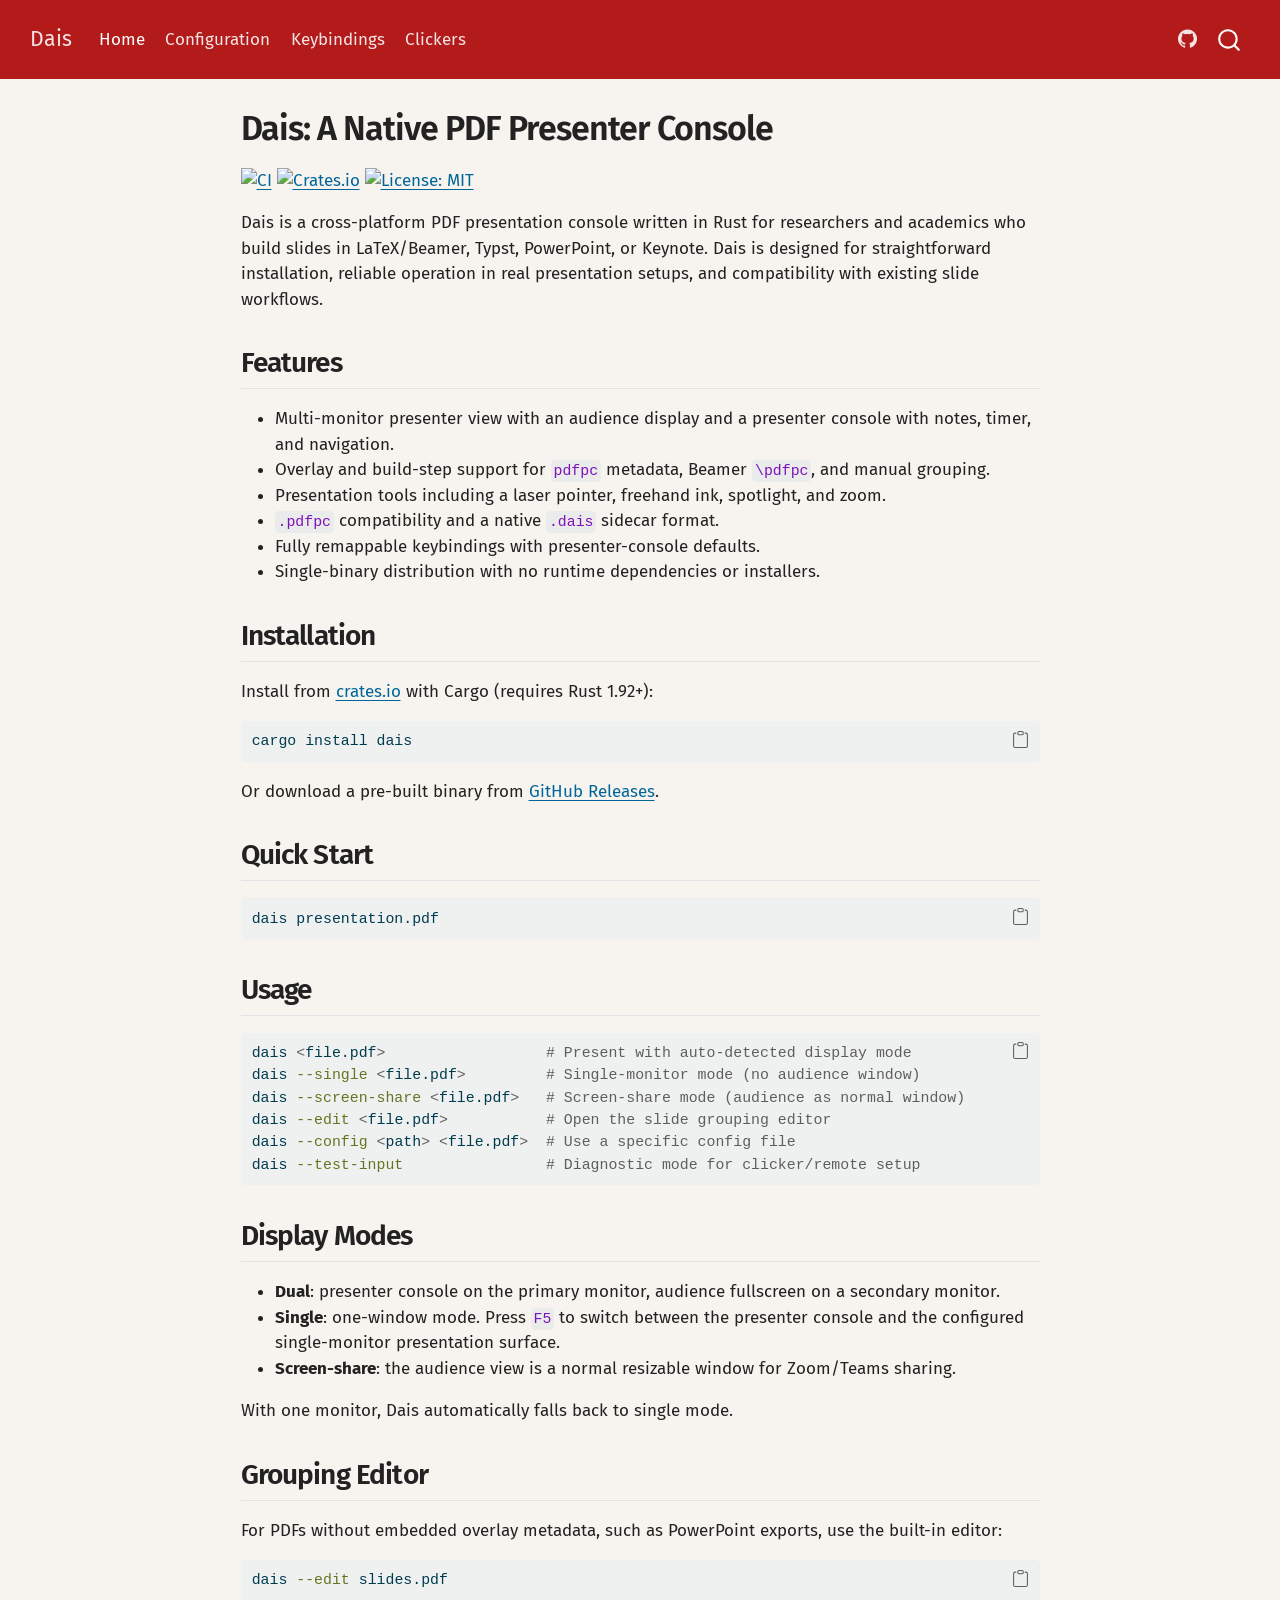
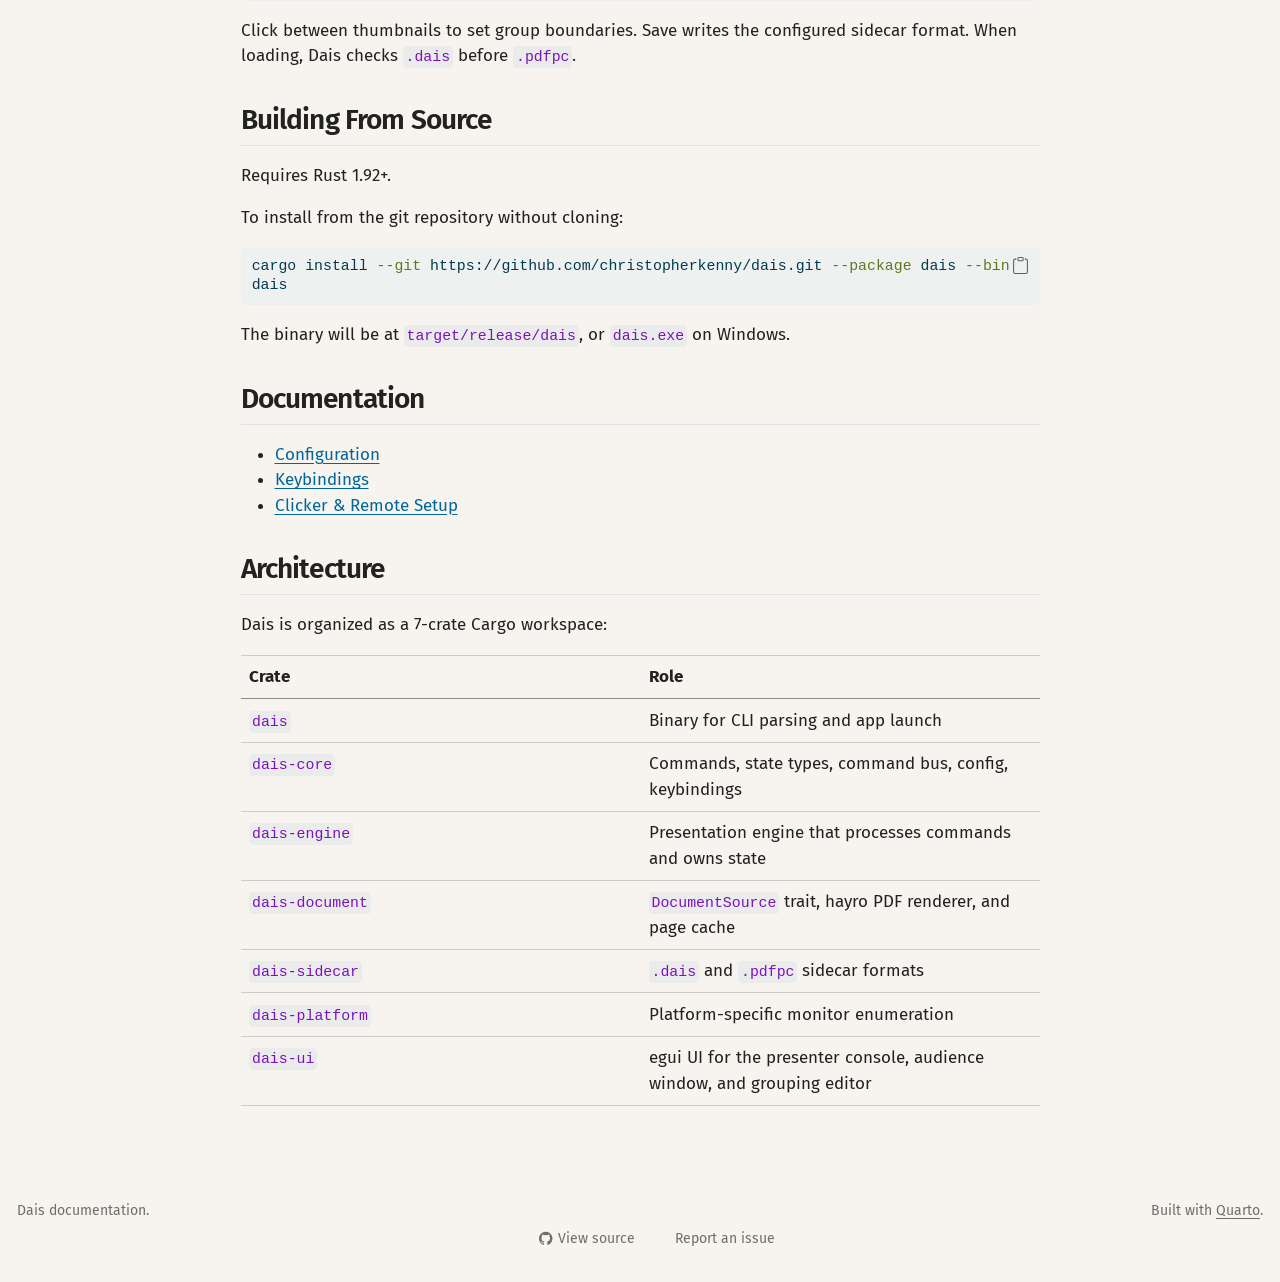
==== index.html @ 3e277d78 "Built site for gh-pages" ====
<!DOCTYPE html>
<html xmlns="http://www.w3.org/1999/xhtml" lang="en" xml:lang="en"><head>

<meta charset="utf-8">
<meta name="generator" content="quarto-1.9.37">

<meta name="viewport" content="width=device-width, initial-scale=1.0, user-scalable=yes">


<title>Dais: A Native PDF Presenter Console – Dais</title>
<style>
/* Default styles provided by pandoc.
** See https://pandoc.org/MANUAL.html#variables-for-html for config info.
*/
code{white-space: pre-wrap;}
span.smallcaps{font-variant: small-caps;}
div.columns{display: flex; gap: min(4vw, 1.5em);}
div.column{flex: auto; overflow-x: auto;}
div.hanging-indent{margin-left: 1.5em; text-indent: -1.5em;}
ul.task-list{list-style: none;}
ul.task-list li input[type="checkbox"] {
  width: 0.8em;
  margin: 0 0.8em 0.2em -1em; /* quarto-specific, see https://github.com/quarto-dev/quarto-cli/issues/4556 */ 
  vertical-align: middle;
}
/* CSS for syntax highlighting */
html { -webkit-text-size-adjust: 100%; }
pre > code.sourceCode { white-space: pre; position: relative; }
pre > code.sourceCode > span { display: inline-block; line-height: 1.25; }
pre > code.sourceCode > span:empty { height: 1.2em; }
.sourceCode { overflow: visible; }
code.sourceCode > span { color: inherit; text-decoration: inherit; }
div.sourceCode { margin: 1em 0; }
pre.sourceCode { margin: 0; }
@media screen {
div.sourceCode { overflow: auto; }
}
@media print {
pre > code.sourceCode { white-space: pre-wrap; }
pre > code.sourceCode > span { text-indent: -5em; padding-left: 5em; }
}
pre.numberSource code
  { counter-reset: source-line 0; }
pre.numberSource code > span
  { position: relative; left: -4em; counter-increment: source-line; }
pre.numberSource code > span > a:first-child::before
  { content: counter(source-line);
    position: relative; left: -1em; text-align: right; vertical-align: baseline;
    border: none; display: inline-block;
    -webkit-touch-callout: none; -webkit-user-select: none;
    -khtml-user-select: none; -moz-user-select: none;
    -ms-user-select: none; user-select: none;
    padding: 0 4px; width: 4em;
  }
pre.numberSource { margin-left: 3em;  padding-left: 4px; }
div.sourceCode
  {   }
@media screen {
pre > code.sourceCode > span > a:first-child::before { text-decoration: underline; }
}
</style>


<script src="site_libs/quarto-nav/quarto-nav.js"></script>
<script src="site_libs/quarto-nav/headroom.min.js"></script>
<script src="site_libs/clipboard/clipboard.min.js"></script>
<script src="site_libs/quarto-search/autocomplete.umd.js"></script>
<script src="site_libs/quarto-search/fuse.min.js"></script>
<script src="site_libs/quarto-search/quarto-search.js"></script>
<meta name="quarto:offset" content="./">
<link href="./../assets/dais.ico" rel="icon">
<script src="site_libs/quarto-html/quarto.js" type="module"></script>
<script src="site_libs/quarto-html/tabsets/tabsets.js" type="module"></script>
<script src="site_libs/quarto-html/popper.min.js"></script>
<script src="site_libs/quarto-html/tippy.umd.min.js"></script>
<script src="site_libs/quarto-html/anchor.min.js"></script>
<link href="site_libs/quarto-html/tippy.css" rel="stylesheet">
<link href="site_libs/quarto-html/quarto-syntax-highlighting-7f8f88aac4f3542376d5c11b86a4c14d.css" rel="stylesheet" id="quarto-text-highlighting-styles">
<script src="site_libs/bootstrap/bootstrap.min.js"></script>
<link href="site_libs/bootstrap/bootstrap-icons.css" rel="stylesheet">
<link href="site_libs/bootstrap/bootstrap-5124bffaafc33745092a05ebb8111c84.min.css" rel="stylesheet" append-hash="true" id="quarto-bootstrap" data-mode="light">
<script id="quarto-search-options" type="application/json">{
  "location": "navbar",
  "copy-button": false,
  "collapse-after": 3,
  "panel-placement": "end",
  "type": "overlay",
  "limit": 50,
  "keyboard-shortcut": [
    "f",
    "/",
    "s"
  ],
  "show-item-context": false,
  "language": {
    "search-no-results-text": "No results",
    "search-matching-documents-text": "matching documents",
    "search-copy-link-title": "Copy link to search",
    "search-hide-matches-text": "Hide additional matches",
    "search-more-match-text": "more match in this document",
    "search-more-matches-text": "more matches in this document",
    "search-clear-button-title": "Clear",
    "search-text-placeholder": "",
    "search-detached-cancel-button-title": "Cancel",
    "search-submit-button-title": "Submit",
    "search-label": "Search"
  }
}</script>


</head>

<body class="nav-fixed fullcontent quarto-light">

<div id="quarto-search-results"></div>
  <header id="quarto-header" class="headroom fixed-top">
    <nav class="navbar navbar-expand-lg " data-bs-theme="dark">
      <div class="navbar-container container-fluid">
      <div class="navbar-brand-container mx-auto">
    <a class="navbar-brand" href="./index.html">
    <span class="navbar-title">Dais</span>
    </a>
  </div>
            <div id="quarto-search" class="" title="Search"></div>
          <button class="navbar-toggler" type="button" data-bs-toggle="collapse" data-bs-target="#navbarCollapse" aria-controls="navbarCollapse" role="menu" aria-expanded="false" aria-label="Toggle navigation" onclick="if (window.quartoToggleHeadroom) { window.quartoToggleHeadroom(); }">
  <span class="navbar-toggler-icon"></span>
</button>
          <div class="collapse navbar-collapse" id="navbarCollapse">
            <ul class="navbar-nav navbar-nav-scroll me-auto">
  <li class="nav-item">
    <a class="nav-link active" href="./index.html" aria-current="page"> 
<span class="menu-text">Home</span></a>
  </li>  
  <li class="nav-item">
    <a class="nav-link" href="./configuration.html"> 
<span class="menu-text">Configuration</span></a>
  </li>  
  <li class="nav-item">
    <a class="nav-link" href="./keybindings.html"> 
<span class="menu-text">Keybindings</span></a>
  </li>  
  <li class="nav-item">
    <a class="nav-link" href="./clicker-setup.html"> 
<span class="menu-text">Clickers</span></a>
  </li>  
</ul>
            <ul class="navbar-nav navbar-nav-scroll ms-auto">
  <li class="nav-item compact">
    <a class="nav-link" href="https://github.com/christopherkenny/dais"> <i class="bi bi-github" role="img">
</i> 
<span class="menu-text"></span></a>
  </li>  
</ul>
          </div> <!-- /navcollapse -->
            <div class="quarto-navbar-tools">
</div>
      </div> <!-- /container-fluid -->
    </nav>
</header>
<!-- content -->
<div id="quarto-content" class="quarto-container page-columns page-rows-contents page-layout-article page-navbar">
<!-- sidebar -->
<!-- margin-sidebar -->
    
<!-- main -->
<main class="content" id="quarto-document-content">

<header id="title-block-header" class="quarto-title-block default">
<div class="quarto-title">
<h1 class="title">Dais: A Native PDF Presenter Console</h1>
</div>



<div class="quarto-title-meta">

    
  
    
  </div>
  


</header>


<p><a href="https://github.com/christopherkenny/dais/actions/workflows/ci.yml"><img src="https://github.com/christopherkenny/dais/actions/workflows/ci.yml/badge.svg" class="img-fluid" alt="CI"></a> <a href="https://crates.io/crates/dais"><img src="https://img.shields.io/crates/v/dais.svg" class="img-fluid" alt="Crates.io"></a> <a href="https://opensource.org/licenses/MIT"><img src="https://img.shields.io/badge/License-MIT-yellow.svg" class="img-fluid" alt="License: MIT"></a></p>
<p>Dais is a cross-platform PDF presentation console written in Rust for researchers and academics who build slides in LaTeX/Beamer, Typst, PowerPoint, or Keynote. Dais is designed for straightforward installation, reliable operation in real presentation setups, and compatibility with existing slide workflows.</p>
<section id="features" class="level2">
<h2 class="anchored" data-anchor-id="features">Features</h2>
<ul>
<li>Multi-monitor presenter view with an audience display and a presenter console with notes, timer, and navigation.</li>
<li>Overlay and build-step support for <code>pdfpc</code> metadata, Beamer <code>\pdfpc</code>, and manual grouping.</li>
<li>Presentation tools including a laser pointer, freehand ink, spotlight, and zoom.</li>
<li><code>.pdfpc</code> compatibility and a native <code>.dais</code> sidecar format.</li>
<li>Fully remappable keybindings with presenter-console defaults.</li>
<li>Single-binary distribution with no runtime dependencies or installers.</li>
</ul>
</section>
<section id="installation" class="level2">
<h2 class="anchored" data-anchor-id="installation">Installation</h2>
<p>Install from <a href="https://crates.io/crates/dais">crates.io</a> with Cargo (requires Rust 1.92+):</p>
<div class="code-copy-outer-scaffold"><div class="sourceCode" id="cb1"><pre class="sourceCode bash code-with-copy"><code class="sourceCode bash"><span id="cb1-1"><a href="#cb1-1" aria-hidden="true" tabindex="-1"></a><span class="ex">cargo</span> install dais</span></code></pre></div><button title="Copy to Clipboard" class="code-copy-button"><i class="bi"></i></button></div>
<p>Or download a pre-built binary from <a href="https://github.com/christopherkenny/dais/releases">GitHub Releases</a>.</p>
</section>
<section id="quick-start" class="level2">
<h2 class="anchored" data-anchor-id="quick-start">Quick Start</h2>
<div class="code-copy-outer-scaffold"><div class="sourceCode" id="cb2"><pre class="sourceCode bash code-with-copy"><code class="sourceCode bash"><span id="cb2-1"><a href="#cb2-1" aria-hidden="true" tabindex="-1"></a><span class="ex">dais</span> presentation.pdf</span></code></pre></div><button title="Copy to Clipboard" class="code-copy-button"><i class="bi"></i></button></div>
</section>
<section id="usage" class="level2">
<h2 class="anchored" data-anchor-id="usage">Usage</h2>
<div class="code-copy-outer-scaffold"><div class="sourceCode" id="cb3"><pre class="sourceCode bash code-with-copy"><code class="sourceCode bash"><span id="cb3-1"><a href="#cb3-1" aria-hidden="true" tabindex="-1"></a><span class="ex">dais</span> <span class="op">&lt;</span>file.pdf<span class="op">&gt;</span>                  <span class="co"># Present with auto-detected display mode</span></span>
<span id="cb3-2"><a href="#cb3-2" aria-hidden="true" tabindex="-1"></a><span class="ex">dais</span> <span class="at">--single</span> <span class="op">&lt;</span>file.pdf<span class="op">&gt;</span>         <span class="co"># Single-monitor mode (no audience window)</span></span>
<span id="cb3-3"><a href="#cb3-3" aria-hidden="true" tabindex="-1"></a><span class="ex">dais</span> <span class="at">--screen-share</span> <span class="op">&lt;</span>file.pdf<span class="op">&gt;</span>   <span class="co"># Screen-share mode (audience as normal window)</span></span>
<span id="cb3-4"><a href="#cb3-4" aria-hidden="true" tabindex="-1"></a><span class="ex">dais</span> <span class="at">--edit</span> <span class="op">&lt;</span>file.pdf<span class="op">&gt;</span>           <span class="co"># Open the slide grouping editor</span></span>
<span id="cb3-5"><a href="#cb3-5" aria-hidden="true" tabindex="-1"></a><span class="ex">dais</span> <span class="at">--config</span> <span class="op">&lt;</span>path<span class="op">&gt;</span> <span class="op">&lt;</span>file.pdf<span class="op">&gt;</span>  <span class="co"># Use a specific config file</span></span>
<span id="cb3-6"><a href="#cb3-6" aria-hidden="true" tabindex="-1"></a><span class="ex">dais</span> <span class="at">--test-input</span>                <span class="co"># Diagnostic mode for clicker/remote setup</span></span></code></pre></div><button title="Copy to Clipboard" class="code-copy-button"><i class="bi"></i></button></div>
</section>
<section id="display-modes" class="level2">
<h2 class="anchored" data-anchor-id="display-modes">Display Modes</h2>
<ul>
<li><strong>Dual</strong>: presenter console on the primary monitor, audience fullscreen on a secondary monitor.</li>
<li><strong>Single</strong>: one-window mode. Press <code>F5</code> to switch between the presenter console and the configured single-monitor presentation surface.</li>
<li><strong>Screen-share</strong>: the audience view is a normal resizable window for Zoom/Teams sharing.</li>
</ul>
<p>With one monitor, Dais automatically falls back to single mode.</p>
</section>
<section id="grouping-editor" class="level2">
<h2 class="anchored" data-anchor-id="grouping-editor">Grouping Editor</h2>
<p>For PDFs without embedded overlay metadata, such as PowerPoint exports, use the built-in editor:</p>
<div class="code-copy-outer-scaffold"><div class="sourceCode" id="cb4"><pre class="sourceCode bash code-with-copy"><code class="sourceCode bash"><span id="cb4-1"><a href="#cb4-1" aria-hidden="true" tabindex="-1"></a><span class="ex">dais</span> <span class="at">--edit</span> slides.pdf</span></code></pre></div><button title="Copy to Clipboard" class="code-copy-button"><i class="bi"></i></button></div>
<p>Click between thumbnails to set group boundaries. Save writes the configured sidecar format. When loading, Dais checks <code>.dais</code> before <code>.pdfpc</code>.</p>
</section>
<section id="building-from-source" class="level2">
<h2 class="anchored" data-anchor-id="building-from-source">Building From Source</h2>
<p>Requires Rust 1.92+.</p>
<p>To install from the git repository without cloning:</p>
<div class="code-copy-outer-scaffold"><div class="sourceCode" id="cb5"><pre class="sourceCode bash code-with-copy"><code class="sourceCode bash"><span id="cb5-1"><a href="#cb5-1" aria-hidden="true" tabindex="-1"></a><span class="ex">cargo</span> install <span class="at">--git</span> https://github.com/christopherkenny/dais.git <span class="at">--package</span> dais <span class="at">--bin</span> dais</span></code></pre></div><button title="Copy to Clipboard" class="code-copy-button"><i class="bi"></i></button></div>
<p>The binary will be at <code>target/release/dais</code>, or <code>dais.exe</code> on Windows.</p>
</section>
<section id="documentation" class="level2">
<h2 class="anchored" data-anchor-id="documentation">Documentation</h2>
<ul>
<li><a href="./configuration.html">Configuration</a></li>
<li><a href="./keybindings.html">Keybindings</a></li>
<li><a href="./clicker-setup.html">Clicker &amp; Remote Setup</a></li>
</ul>
</section>
<section id="architecture" class="level2">
<h2 class="anchored" data-anchor-id="architecture">Architecture</h2>
<p>Dais is organized as a 7-crate Cargo workspace:</p>
<table class="caption-top table">
<colgroup>
<col style="width: 50%">
<col style="width: 50%">
</colgroup>
<thead>
<tr class="header">
<th>Crate</th>
<th>Role</th>
</tr>
</thead>
<tbody>
<tr class="odd">
<td><code>dais</code></td>
<td>Binary for CLI parsing and app launch</td>
</tr>
<tr class="even">
<td><code>dais-core</code></td>
<td>Commands, state types, command bus, config, keybindings</td>
</tr>
<tr class="odd">
<td><code>dais-engine</code></td>
<td>Presentation engine that processes commands and owns state</td>
</tr>
<tr class="even">
<td><code>dais-document</code></td>
<td><code>DocumentSource</code> trait, hayro PDF renderer, and page cache</td>
</tr>
<tr class="odd">
<td><code>dais-sidecar</code></td>
<td><code>.dais</code> and <code>.pdfpc</code> sidecar formats</td>
</tr>
<tr class="even">
<td><code>dais-platform</code></td>
<td>Platform-specific monitor enumeration</td>
</tr>
<tr class="odd">
<td><code>dais-ui</code></td>
<td>egui UI for the presenter console, audience window, and grouping editor</td>
</tr>
</tbody>
</table>


</section>

</main> <!-- /main -->
<script id="quarto-html-after-body" type="application/javascript">
  window.document.addEventListener("DOMContentLoaded", function (event) {
    const icon = "";
    const anchorJS = new window.AnchorJS();
    anchorJS.options = {
      placement: 'right',
      icon: icon
    };
    anchorJS.add('.anchored');
    const isCodeAnnotation = (el) => {
      for (const clz of el.classList) {
        if (clz.startsWith('code-annotation-')) {                     
          return true;
        }
      }
      return false;
    }
    const onCopySuccess = function(e) {
      // button target
      const button = e.trigger;
      // don't keep focus
      button.blur();
      // flash "checked"
      button.classList.add('code-copy-button-checked');
      var currentTitle = button.getAttribute("title");
      button.setAttribute("title", "Copied!");
      let tooltip;
      if (window.bootstrap) {
        button.setAttribute("data-bs-toggle", "tooltip");
        button.setAttribute("data-bs-placement", "left");
        button.setAttribute("data-bs-title", "Copied!");
        tooltip = new bootstrap.Tooltip(button, 
          { trigger: "manual", 
            customClass: "code-copy-button-tooltip",
            offset: [0, -8]});
        tooltip.show();    
      }
      setTimeout(function() {
        if (tooltip) {
          tooltip.hide();
          button.removeAttribute("data-bs-title");
          button.removeAttribute("data-bs-toggle");
          button.removeAttribute("data-bs-placement");
        }
        button.setAttribute("title", currentTitle);
        button.classList.remove('code-copy-button-checked');
      }, 1000);
      // clear code selection
      e.clearSelection();
    }
    const getTextToCopy = function(trigger) {
      const outerScaffold = trigger.parentElement.cloneNode(true);
      const codeEl = outerScaffold.querySelector('code');
      for (const childEl of codeEl.children) {
        if (isCodeAnnotation(childEl)) {
          childEl.remove();
        }
      }
      return codeEl.innerText;
    }
    const clipboard = new window.ClipboardJS('.code-copy-button:not([data-in-quarto-modal])', {
      text: getTextToCopy
    });
    clipboard.on('success', onCopySuccess);
    if (window.document.getElementById('quarto-embedded-source-code-modal')) {
      const clipboardModal = new window.ClipboardJS('.code-copy-button[data-in-quarto-modal]', {
        text: getTextToCopy,
        container: window.document.getElementById('quarto-embedded-source-code-modal')
      });
      clipboardModal.on('success', onCopySuccess);
    }
      var localhostRegex = new RegExp(/^(?:http|https):\/\/localhost\:?[0-9]*\//);
      var mailtoRegex = new RegExp(/^mailto:/);
        var filterRegex = new RegExp("https:\/\/christopherkenny\.github\.io\/dais");
      var isInternal = (href) => {
          return filterRegex.test(href) || localhostRegex.test(href) || mailtoRegex.test(href);
      }
      // Inspect non-navigation links and adorn them if external
     var links = window.document.querySelectorAll('a[href]:not(.nav-link):not(.navbar-brand):not(.toc-action):not(.sidebar-link):not(.sidebar-item-toggle):not(.pagination-link):not(.no-external):not([aria-hidden]):not(.dropdown-item):not(.quarto-navigation-tool):not(.about-link)');
      for (var i=0; i<links.length; i++) {
        const link = links[i];
        if (!isInternal(link.href)) {
          // undo the damage that might have been done by quarto-nav.js in the case of
          // links that we want to consider external
          if (link.dataset.originalHref !== undefined) {
            link.href = link.dataset.originalHref;
          }
        }
      }
    function tippyHover(el, contentFn, onTriggerFn, onUntriggerFn) {
      const config = {
        allowHTML: true,
        maxWidth: 500,
        delay: 100,
        arrow: false,
        appendTo: function(el) {
            return el.parentElement;
        },
        interactive: true,
        interactiveBorder: 10,
        theme: 'quarto',
        placement: 'bottom-start',
      };
      if (contentFn) {
        config.content = contentFn;
      }
      if (onTriggerFn) {
        config.onTrigger = onTriggerFn;
      }
      if (onUntriggerFn) {
        config.onUntrigger = onUntriggerFn;
      }
      window.tippy(el, config); 
    }
    const noterefs = window.document.querySelectorAll('a[role="doc-noteref"]');
    for (var i=0; i<noterefs.length; i++) {
      const ref = noterefs[i];
      tippyHover(ref, function() {
        // use id or data attribute instead here
        let href = ref.getAttribute('data-footnote-href') || ref.getAttribute('href');
        try { href = new URL(href).hash; } catch {}
        const id = href.replace(/^#\/?/, "");
        const note = window.document.getElementById(id);
        if (note) {
          return note.innerHTML;
        } else {
          return "";
        }
      });
    }
    const xrefs = window.document.querySelectorAll('a.quarto-xref');
    const processXRef = (id, note) => {
      // Strip column container classes
      const stripColumnClz = (el) => {
        el.classList.remove("page-full", "page-columns");
        if (el.children) {
          for (const child of el.children) {
            stripColumnClz(child);
          }
        }
      }
      stripColumnClz(note)
      if (id === null || id.startsWith('sec-')) {
        // Special case sections, only their first couple elements
        const container = document.createElement("div");
        if (note.children && note.children.length > 2) {
          container.appendChild(note.children[0].cloneNode(true));
          for (let i = 1; i < note.children.length; i++) {
            const child = note.children[i];
            if (child.tagName === "P" && child.innerText === "") {
              continue;
            } else {
              container.appendChild(child.cloneNode(true));
              break;
            }
          }
          if (window.Quarto?.typesetMath) {
            window.Quarto.typesetMath(container);
          }
          return container.innerHTML
        } else {
          if (window.Quarto?.typesetMath) {
            window.Quarto.typesetMath(note);
          }
          return note.innerHTML;
        }
      } else {
        // Remove any anchor links if they are present
        const anchorLink = note.querySelector('a.anchorjs-link');
        if (anchorLink) {
          anchorLink.remove();
        }
        if (window.Quarto?.typesetMath) {
          window.Quarto.typesetMath(note);
        }
        if (note.classList.contains("callout")) {
          return note.outerHTML;
        } else {
          return note.innerHTML;
        }
      }
    }
    for (var i=0; i<xrefs.length; i++) {
      const xref = xrefs[i];
      tippyHover(xref, undefined, function(instance) {
        instance.disable();
        let url = xref.getAttribute('href');
        let hash = undefined; 
        if (url.startsWith('#')) {
          hash = url;
        } else {
          try { hash = new URL(url).hash; } catch {}
        }
        if (hash) {
          const id = hash.replace(/^#\/?/, "");
          const note = window.document.getElementById(id);
          if (note !== null) {
            try {
              const html = processXRef(id, note.cloneNode(true));
              instance.setContent(html);
            } finally {
              instance.enable();
              instance.show();
            }
          } else {
            // See if we can fetch this
            fetch(url.split('#')[0])
            .then(res => res.text())
            .then(html => {
              const parser = new DOMParser();
              const htmlDoc = parser.parseFromString(html, "text/html");
              const note = htmlDoc.getElementById(id);
              if (note !== null) {
                const html = processXRef(id, note);
                instance.setContent(html);
              } 
            }).finally(() => {
              instance.enable();
              instance.show();
            });
          }
        } else {
          // See if we can fetch a full url (with no hash to target)
          // This is a special case and we should probably do some content thinning / targeting
          fetch(url)
          .then(res => res.text())
          .then(html => {
            const parser = new DOMParser();
            const htmlDoc = parser.parseFromString(html, "text/html");
            const note = htmlDoc.querySelector('main.content');
            if (note !== null) {
              // This should only happen for chapter cross references
              // (since there is no id in the URL)
              // remove the first header
              if (note.children.length > 0 && note.children[0].tagName === "HEADER") {
                note.children[0].remove();
              }
              const html = processXRef(null, note);
              instance.setContent(html);
            } 
          }).finally(() => {
            instance.enable();
            instance.show();
          });
        }
      }, function(instance) {
      });
    }
        let selectedAnnoteEl;
        const selectorForAnnotation = ( cell, annotation) => {
          let cellAttr = 'data-code-cell="' + cell + '"';
          let lineAttr = 'data-code-annotation="' +  annotation + '"';
          const selector = 'span[' + cellAttr + '][' + lineAttr + ']';
          return selector;
        }
        const selectCodeLines = (annoteEl) => {
          const doc = window.document;
          const targetCell = annoteEl.getAttribute("data-target-cell");
          const targetAnnotation = annoteEl.getAttribute("data-target-annotation");
          const annoteSpan = window.document.querySelector(selectorForAnnotation(targetCell, targetAnnotation));
          const lines = annoteSpan.getAttribute("data-code-lines").split(",");
          const lineIds = lines.map((line) => {
            return targetCell + "-" + line;
          })
          let top = null;
          let height = null;
          let parent = null;
          if (lineIds.length > 0) {
              //compute the position of the single el (top and bottom and make a div)
              const el = window.document.getElementById(lineIds[0]);
              top = el.offsetTop;
              height = el.offsetHeight;
              parent = el.parentElement.parentElement;
            if (lineIds.length > 1) {
              const lastEl = window.document.getElementById(lineIds[lineIds.length - 1]);
              const bottom = lastEl.offsetTop + lastEl.offsetHeight;
              height = bottom - top;
            }
            if (top !== null && height !== null && parent !== null) {
              // cook up a div (if necessary) and position it 
              let div = window.document.getElementById("code-annotation-line-highlight");
              if (div === null) {
                div = window.document.createElement("div");
                div.setAttribute("id", "code-annotation-line-highlight");
                div.style.position = 'absolute';
                parent.appendChild(div);
              }
              div.style.top = top - 2 + "px";
              div.style.height = height + 4 + "px";
              div.style.left = 0;
              let gutterDiv = window.document.getElementById("code-annotation-line-highlight-gutter");
              if (gutterDiv === null) {
                gutterDiv = window.document.createElement("div");
                gutterDiv.setAttribute("id", "code-annotation-line-highlight-gutter");
                gutterDiv.style.position = 'absolute';
                const codeCell = window.document.getElementById(targetCell);
                const gutter = codeCell.querySelector('.code-annotation-gutter');
                gutter.appendChild(gutterDiv);
              }
              gutterDiv.style.top = top - 2 + "px";
              gutterDiv.style.height = height + 4 + "px";
            }
            selectedAnnoteEl = annoteEl;
          }
        };
        const unselectCodeLines = () => {
          const elementsIds = ["code-annotation-line-highlight", "code-annotation-line-highlight-gutter"];
          elementsIds.forEach((elId) => {
            const div = window.document.getElementById(elId);
            if (div) {
              div.remove();
            }
          });
          selectedAnnoteEl = undefined;
        };
          // Handle positioning of the toggle
      window.addEventListener(
        "resize",
        throttle(() => {
          elRect = undefined;
          if (selectedAnnoteEl) {
            selectCodeLines(selectedAnnoteEl);
          }
        }, 10)
      );
      function throttle(fn, ms) {
      let throttle = false;
      let timer;
        return (...args) => {
          if(!throttle) { // first call gets through
              fn.apply(this, args);
              throttle = true;
          } else { // all the others get throttled
              if(timer) clearTimeout(timer); // cancel #2
              timer = setTimeout(() => {
                fn.apply(this, args);
                timer = throttle = false;
              }, ms);
          }
        };
      }
        // Attach click handler to the DT
        const annoteDls = window.document.querySelectorAll('dt[data-target-cell]');
        for (const annoteDlNode of annoteDls) {
          annoteDlNode.addEventListener('click', (event) => {
            const clickedEl = event.target;
            if (clickedEl !== selectedAnnoteEl) {
              unselectCodeLines();
              const activeEl = window.document.querySelector('dt[data-target-cell].code-annotation-active');
              if (activeEl) {
                activeEl.classList.remove('code-annotation-active');
              }
              selectCodeLines(clickedEl);
              clickedEl.classList.add('code-annotation-active');
            } else {
              // Unselect the line
              unselectCodeLines();
              clickedEl.classList.remove('code-annotation-active');
            }
          });
        }
    const findCites = (el) => {
      const parentEl = el.parentElement;
      if (parentEl) {
        const cites = parentEl.dataset.cites;
        if (cites) {
          return {
            el,
            cites: cites.split(' ')
          };
        } else {
          return findCites(el.parentElement)
        }
      } else {
        return undefined;
      }
    };
    var bibliorefs = window.document.querySelectorAll('a[role="doc-biblioref"]');
    for (var i=0; i<bibliorefs.length; i++) {
      const ref = bibliorefs[i];
      const citeInfo = findCites(ref);
      if (citeInfo) {
        tippyHover(citeInfo.el, function() {
          var popup = window.document.createElement('div');
          citeInfo.cites.forEach(function(cite) {
            var citeDiv = window.document.createElement('div');
            citeDiv.classList.add('hanging-indent');
            citeDiv.classList.add('csl-entry');
            var biblioDiv = window.document.getElementById('ref-' + cite);
            if (biblioDiv) {
              citeDiv.innerHTML = biblioDiv.innerHTML;
            }
            popup.appendChild(citeDiv);
          });
          return popup.innerHTML;
        });
      }
    }
  });
  </script>
</div> <!-- /content -->
<footer class="footer">
  <div class="nav-footer">
    <div class="nav-footer-left">
<p>Dais documentation.</p>
</div>   
    <div class="nav-footer-center">
      &nbsp;
    <div class="toc-actions"><ul><li><a href="https://github.com/christopherkenny/dais/blob/main/index.qmd" class="toc-action"><i class="bi bi-github"></i>View source</a></li><li><a href="https://github.com/christopherkenny/dais/issues/new" class="toc-action"><i class="bi empty"></i>Report an issue</a></li></ul></div></div>
    <div class="nav-footer-right">
<p>Built with <a href="https://quarto.org/">Quarto</a>.</p>
</div>
  </div>
</footer>




</body></html>
---- site_libs/quarto-html/tippy.css ----
.tippy-box[data-animation=fade][data-state=hidden]{opacity:0}[data-tippy-root]{max-width:calc(100vw - 10px)}.tippy-box{position:relative;background-color:#333;color:#fff;border-radius:4px;font-size:14px;line-height:1.4;white-space:normal;outline:0;transition-property:transform,visibility,opacity}.tippy-box[data-placement^=top]>.tippy-arrow{bottom:0}.tippy-box[data-placement^=top]>.tippy-arrow:before{bottom:-7px;left:0;border-width:8px 8px 0;border-top-color:initial;transform-origin:center top}.tippy-box[data-placement^=bottom]>.tippy-arrow{top:0}.tippy-box[data-placement^=bottom]>.tippy-arrow:before{top:-7px;left:0;border-width:0 8px 8px;border-bottom-color:initial;transform-origin:center bottom}.tippy-box[data-placement^=left]>.tippy-arrow{right:0}.tippy-box[data-placement^=left]>.tippy-arrow:before{border-width:8px 0 8px 8px;border-left-color:initial;right:-7px;transform-origin:center left}.tippy-box[data-placement^=right]>.tippy-arrow{left:0}.tippy-box[data-placement^=right]>.tippy-arrow:before{left:-7px;border-width:8px 8px 8px 0;border-right-color:initial;transform-origin:center right}.tippy-box[data-inertia][data-state=visible]{transition-timing-function:cubic-bezier(.54,1.5,.38,1.11)}.tippy-arrow{width:16px;height:16px;color:#333}.tippy-arrow:before{content:"";position:absolute;border-color:transparent;border-style:solid}.tippy-content{position:relative;padding:5px 9px;z-index:1}
---- site_libs/quarto-html/quarto-syntax-highlighting-7f8f88aac4f3542376d5c11b86a4c14d.css ----
/* quarto syntax highlight colors */
:root {
  --quarto-hl-ot-color: #003B4F;
  --quarto-hl-at-color: #657422;
  --quarto-hl-ss-color: #20794D;
  --quarto-hl-an-color: #5E5E5E;
  --quarto-hl-fu-color: #4758AB;
  --quarto-hl-st-color: #20794D;
  --quarto-hl-cf-color: #003B4F;
  --quarto-hl-op-color: #5E5E5E;
  --quarto-hl-er-color: #AD0000;
  --quarto-hl-bn-color: #AD0000;
  --quarto-hl-al-color: #AD0000;
  --quarto-hl-va-color: #111111;
  --quarto-hl-bu-color: inherit;
  --quarto-hl-ex-color: inherit;
  --quarto-hl-pp-color: #AD0000;
  --quarto-hl-in-color: #5E5E5E;
  --quarto-hl-vs-color: #20794D;
  --quarto-hl-wa-color: #5E5E5E;
  --quarto-hl-do-color: #5E5E5E;
  --quarto-hl-im-color: #00769E;
  --quarto-hl-ch-color: #20794D;
  --quarto-hl-dt-color: #AD0000;
  --quarto-hl-fl-color: #AD0000;
  --quarto-hl-co-color: #5E5E5E;
  --quarto-hl-cv-color: #5E5E5E;
  --quarto-hl-cn-color: #8f5902;
  --quarto-hl-sc-color: #5E5E5E;
  --quarto-hl-dv-color: #AD0000;
  --quarto-hl-kw-color: #003B4F;
}

/* other quarto variables */
:root {
  --quarto-font-monospace: SFMono-Regular, Menlo, Monaco, Consolas, "Liberation Mono", "Courier New", monospace;
}

/* syntax highlight based on Pandoc's rules */
pre > code.sourceCode > span {
  color: #003B4F;
}

code.sourceCode > span {
  color: #003B4F;
}

div.sourceCode,
div.sourceCode pre.sourceCode {
  color: #003B4F;
}

/* Normal */
code span {
  color: #003B4F;
}

/* Alert */
code span.al {
  color: #AD0000;
  font-style: inherit;
}

/* Annotation */
code span.an {
  color: #5E5E5E;
  font-style: inherit;
}

/* Attribute */
code span.at {
  color: #657422;
  font-style: inherit;
}

/* BaseN */
code span.bn {
  color: #AD0000;
  font-style: inherit;
}

/* BuiltIn */
code span.bu {
  font-style: inherit;
}

/* ControlFlow */
code span.cf {
  color: #003B4F;
  font-weight: bold;
  font-style: inherit;
}

/* Char */
code span.ch {
  color: #20794D;
  font-style: inherit;
}

/* Constant */
code span.cn {
  color: #8f5902;
  font-style: inherit;
}

/* Comment */
code span.co {
  color: #5E5E5E;
  font-style: inherit;
}

/* CommentVar */
code span.cv {
  color: #5E5E5E;
  font-style: italic;
}

/* Documentation */
code span.do {
  color: #5E5E5E;
  font-style: italic;
}

/* DataType */
code span.dt {
  color: #AD0000;
  font-style: inherit;
}

/* DecVal */
code span.dv {
  color: #AD0000;
  font-style: inherit;
}

/* Error */
code span.er {
  color: #AD0000;
  font-style: inherit;
}

/* Extension */
code span.ex {
  font-style: inherit;
}

/* Float */
code span.fl {
  color: #AD0000;
  font-style: inherit;
}

/* Function */
code span.fu {
  color: #4758AB;
  font-style: inherit;
}

/* Import */
code span.im {
  color: #00769E;
  font-style: inherit;
}

/* Information */
code span.in {
  color: #5E5E5E;
  font-style: inherit;
}

/* Keyword */
code span.kw {
  color: #003B4F;
  font-weight: bold;
  font-style: inherit;
}

/* Operator */
code span.op {
  color: #5E5E5E;
  font-style: inherit;
}

/* Other */
code span.ot {
  color: #003B4F;
  font-style: inherit;
}

/* Preprocessor */
code span.pp {
  color: #AD0000;
  font-style: inherit;
}

/* SpecialChar */
code span.sc {
  color: #5E5E5E;
  font-style: inherit;
}

/* SpecialString */
code span.ss {
  color: #20794D;
  font-style: inherit;
}

/* String */
code span.st {
  color: #20794D;
  font-style: inherit;
}

/* Variable */
code span.va {
  color: #111111;
  font-style: inherit;
}

/* VerbatimString */
code span.vs {
  color: #20794D;
  font-style: inherit;
}

/* Warning */
code span.wa {
  color: #5E5E5E;
  font-style: italic;
}

.prevent-inlining {
  content: "</";
}

/*# sourceMappingURL=789ad8cd35626ba772517505b42a116e.css.map */
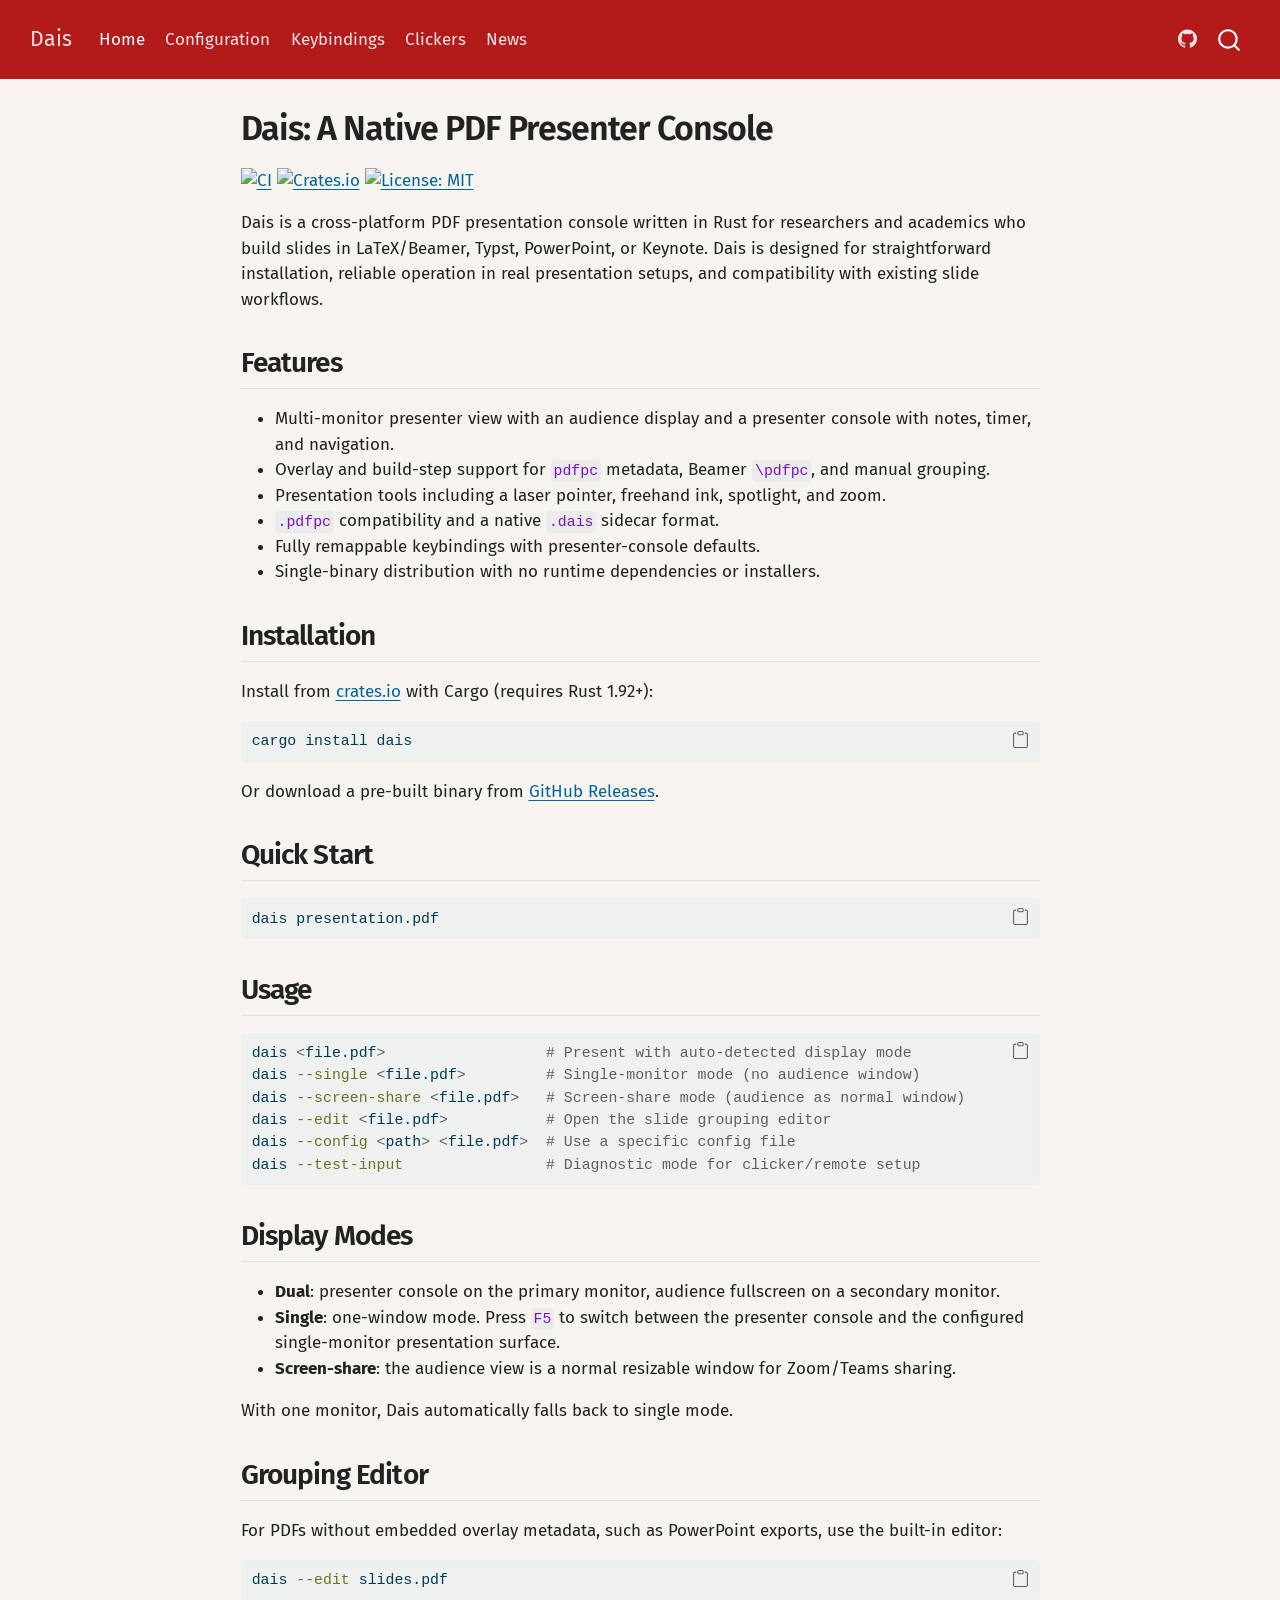
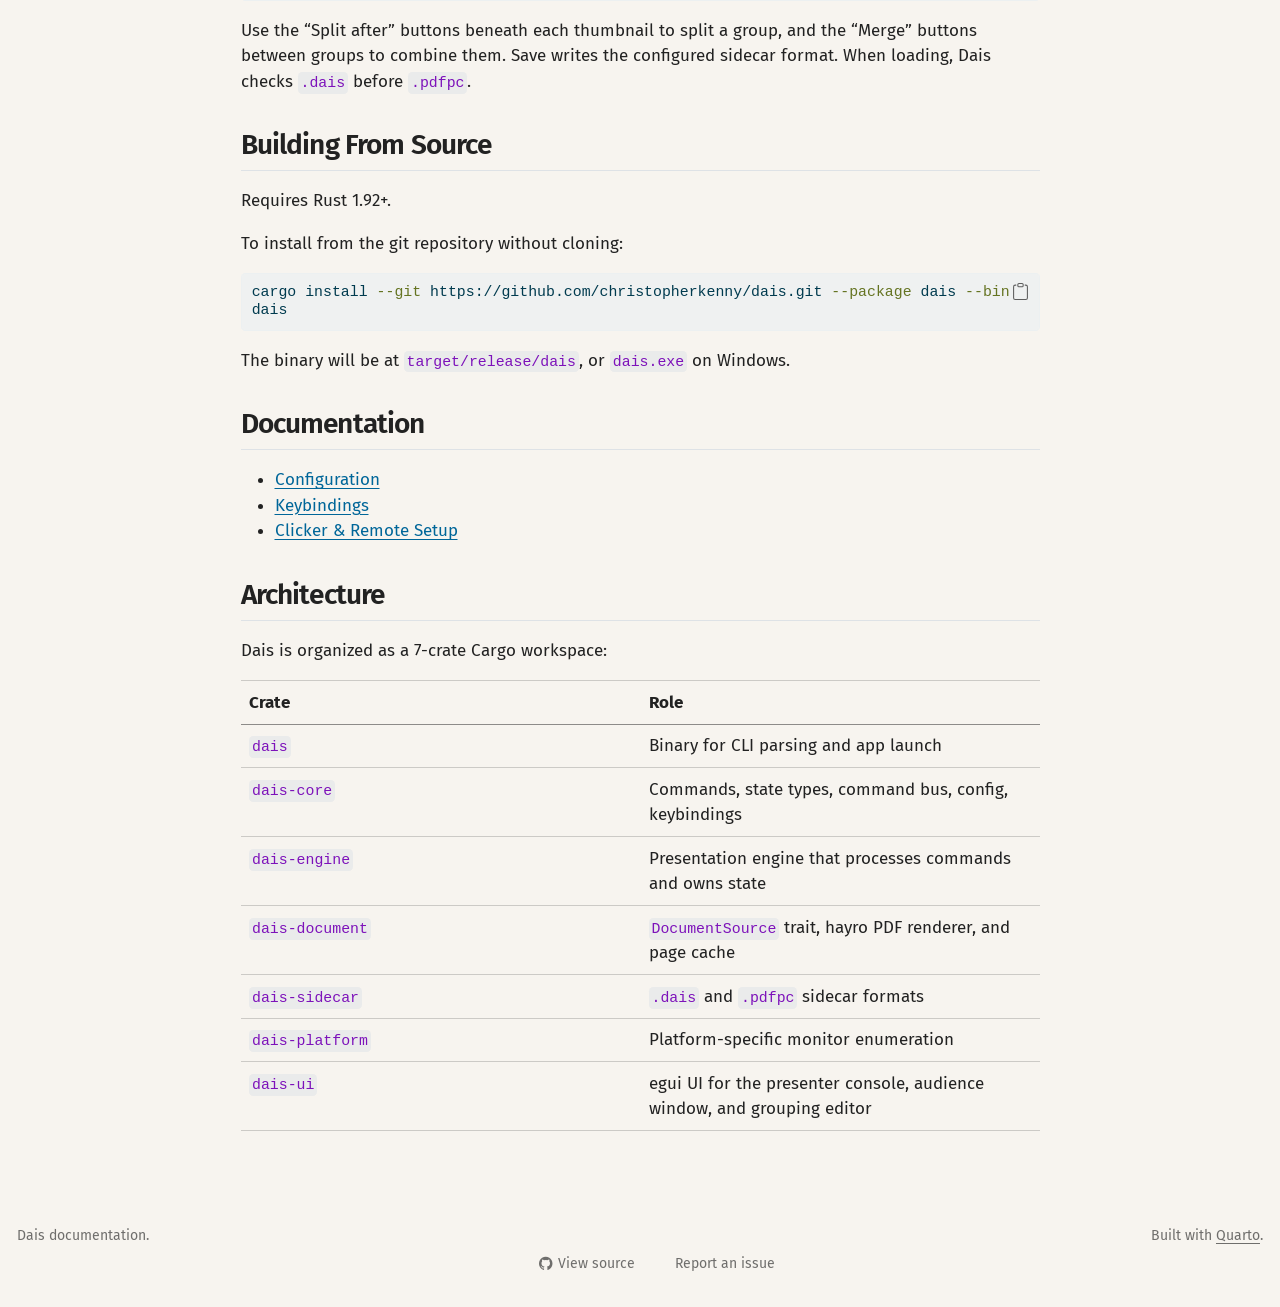
==== commit 82f749a5: "Built site for gh-pages" ====
--- a/index.html
+++ b/index.html
@@ -143,6 +143,10 @@
     <a class="nav-link" href="./clicker-setup.html"> 
 <span class="menu-text">Clickers</span></a>
   </li>  
+  <li class="nav-item">
+    <a class="nav-link" href="./news.html"> 
+<span class="menu-text">News</span></a>
+  </li>  
 </ul>
             <ul class="navbar-nav navbar-nav-scroll ms-auto">
   <li class="nav-item compact">
@@ -229,7 +233,7 @@
 <h2 class="anchored" data-anchor-id="grouping-editor">Grouping Editor</h2>
 <p>For PDFs without embedded overlay metadata, such as PowerPoint exports, use the built-in editor:</p>
 <div class="code-copy-outer-scaffold"><div class="sourceCode" id="cb4"><pre class="sourceCode bash code-with-copy"><code class="sourceCode bash"><span id="cb4-1"><a href="#cb4-1" aria-hidden="true" tabindex="-1"></a><span class="ex">dais</span> <span class="at">--edit</span> slides.pdf</span></code></pre></div><button title="Copy to Clipboard" class="code-copy-button"><i class="bi"></i></button></div>
-<p>Click between thumbnails to set group boundaries. Save writes the configured sidecar format. When loading, Dais checks <code>.dais</code> before <code>.pdfpc</code>.</p>
+<p>Use the “Split after” buttons beneath each thumbnail to split a group, and the “Merge” buttons between groups to combine them. Save writes the configured sidecar format. When loading, Dais checks <code>.dais</code> before <code>.pdfpc</code>.</p>
 </section>
 <section id="building-from-source" class="level2">
 <h2 class="anchored" data-anchor-id="building-from-source">Building From Source</h2>
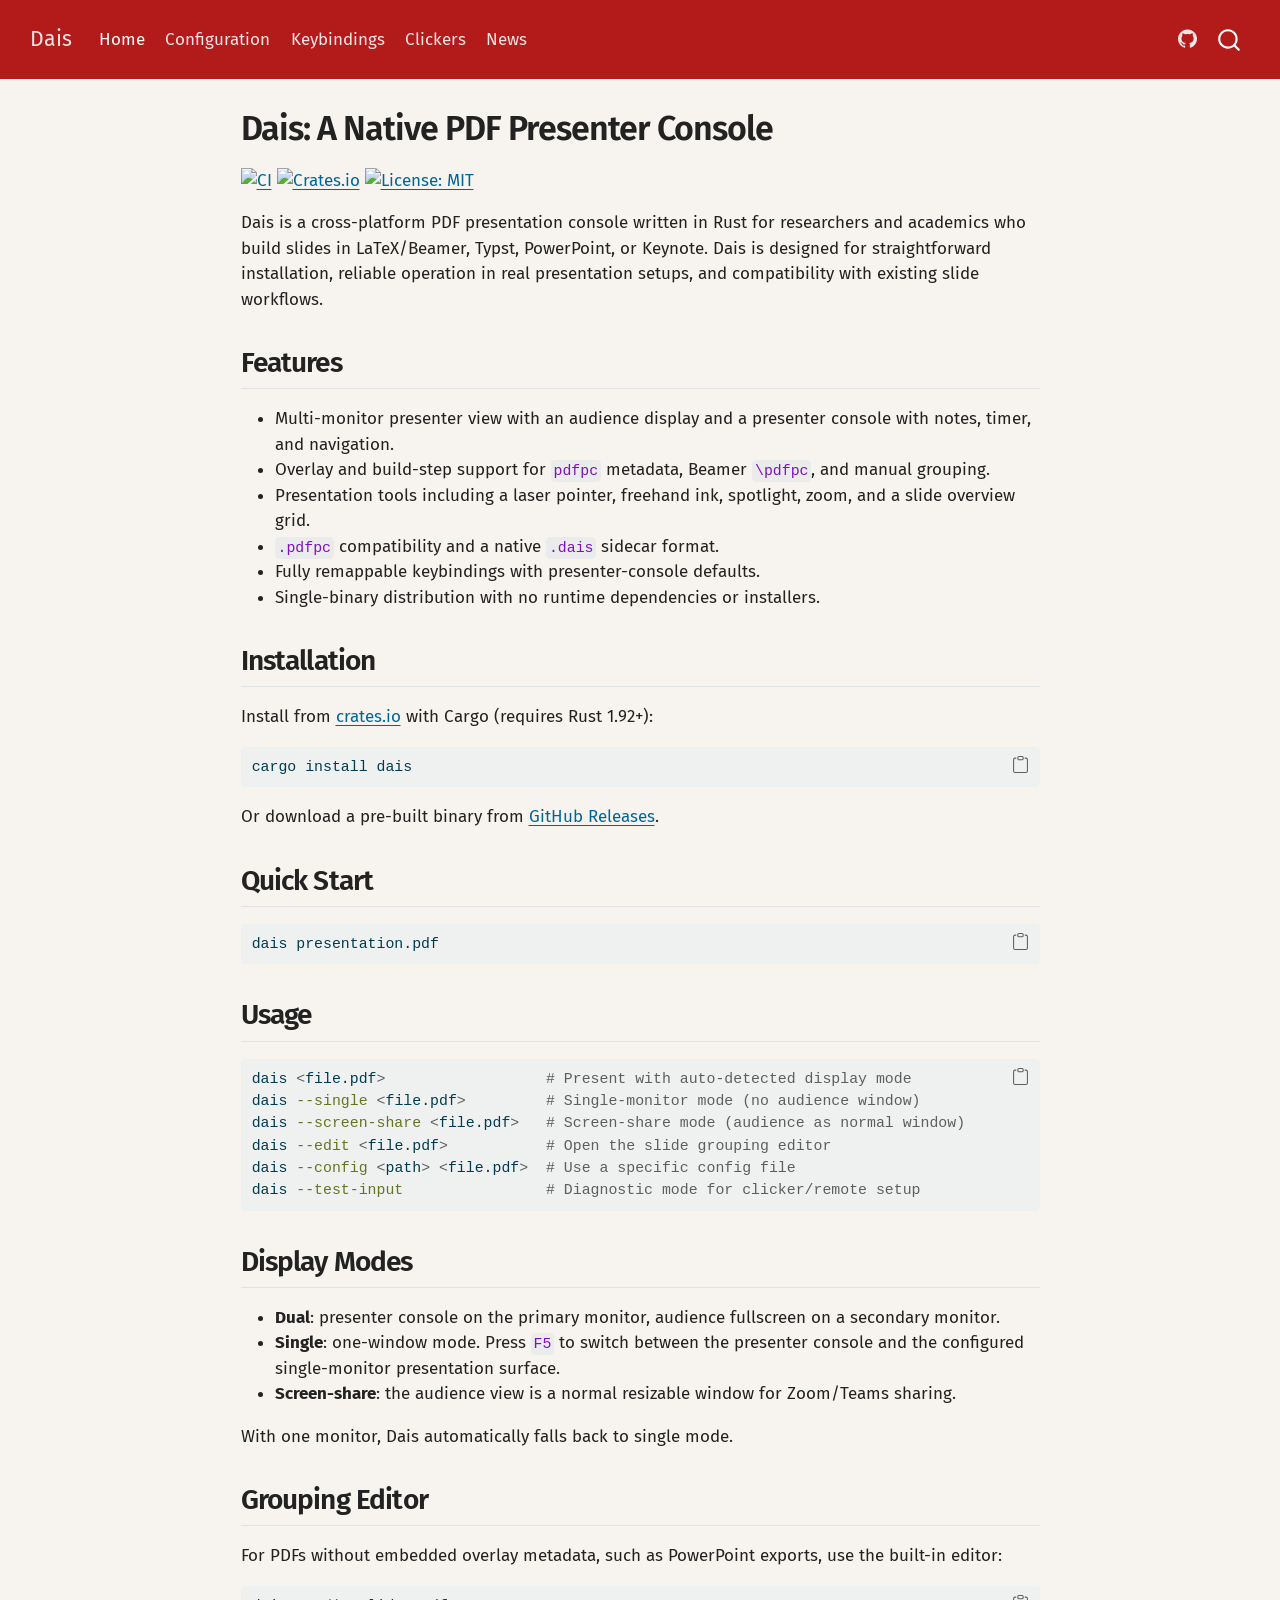
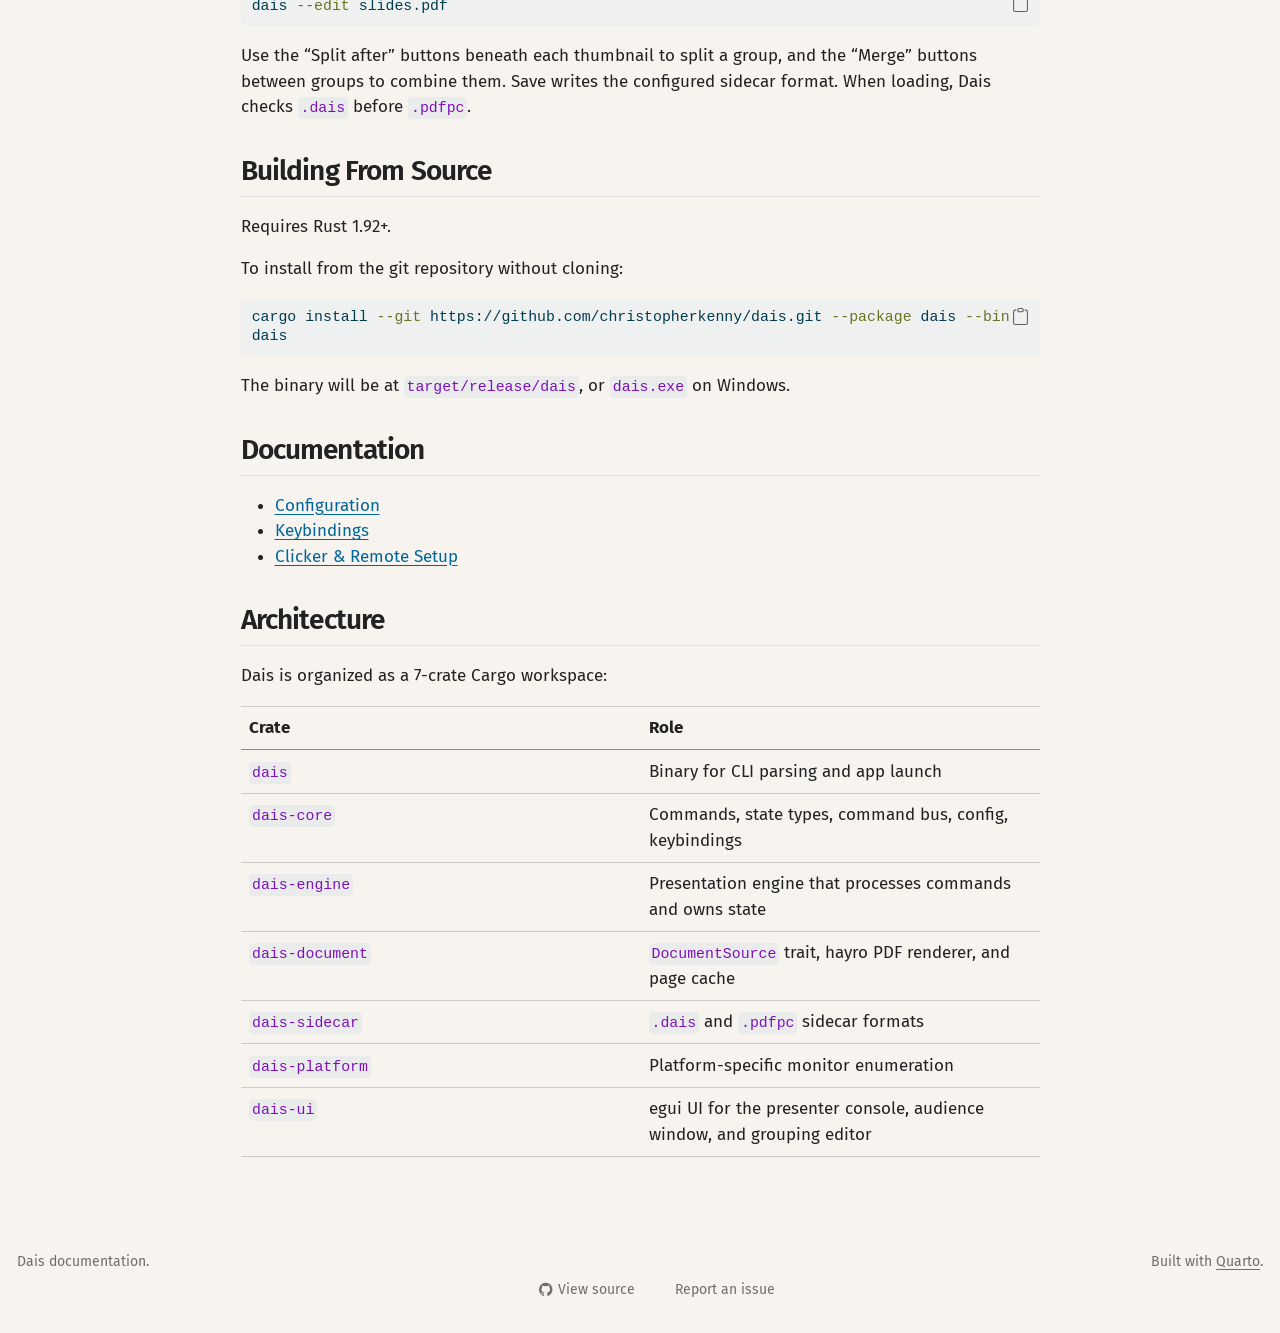
==== commit 893101e9: "Built site for gh-pages" ====
--- a/index.html
+++ b/index.html
@@ -195,7 +195,7 @@
 <ul>
 <li>Multi-monitor presenter view with an audience display and a presenter console with notes, timer, and navigation.</li>
 <li>Overlay and build-step support for <code>pdfpc</code> metadata, Beamer <code>\pdfpc</code>, and manual grouping.</li>
-<li>Presentation tools including a laser pointer, freehand ink, spotlight, and zoom.</li>
+<li>Presentation tools including a laser pointer, freehand ink, spotlight, zoom, and a slide overview grid.</li>
 <li><code>.pdfpc</code> compatibility and a native <code>.dais</code> sidecar format.</li>
 <li>Fully remappable keybindings with presenter-console defaults.</li>
 <li>Single-binary distribution with no runtime dependencies or installers.</li>
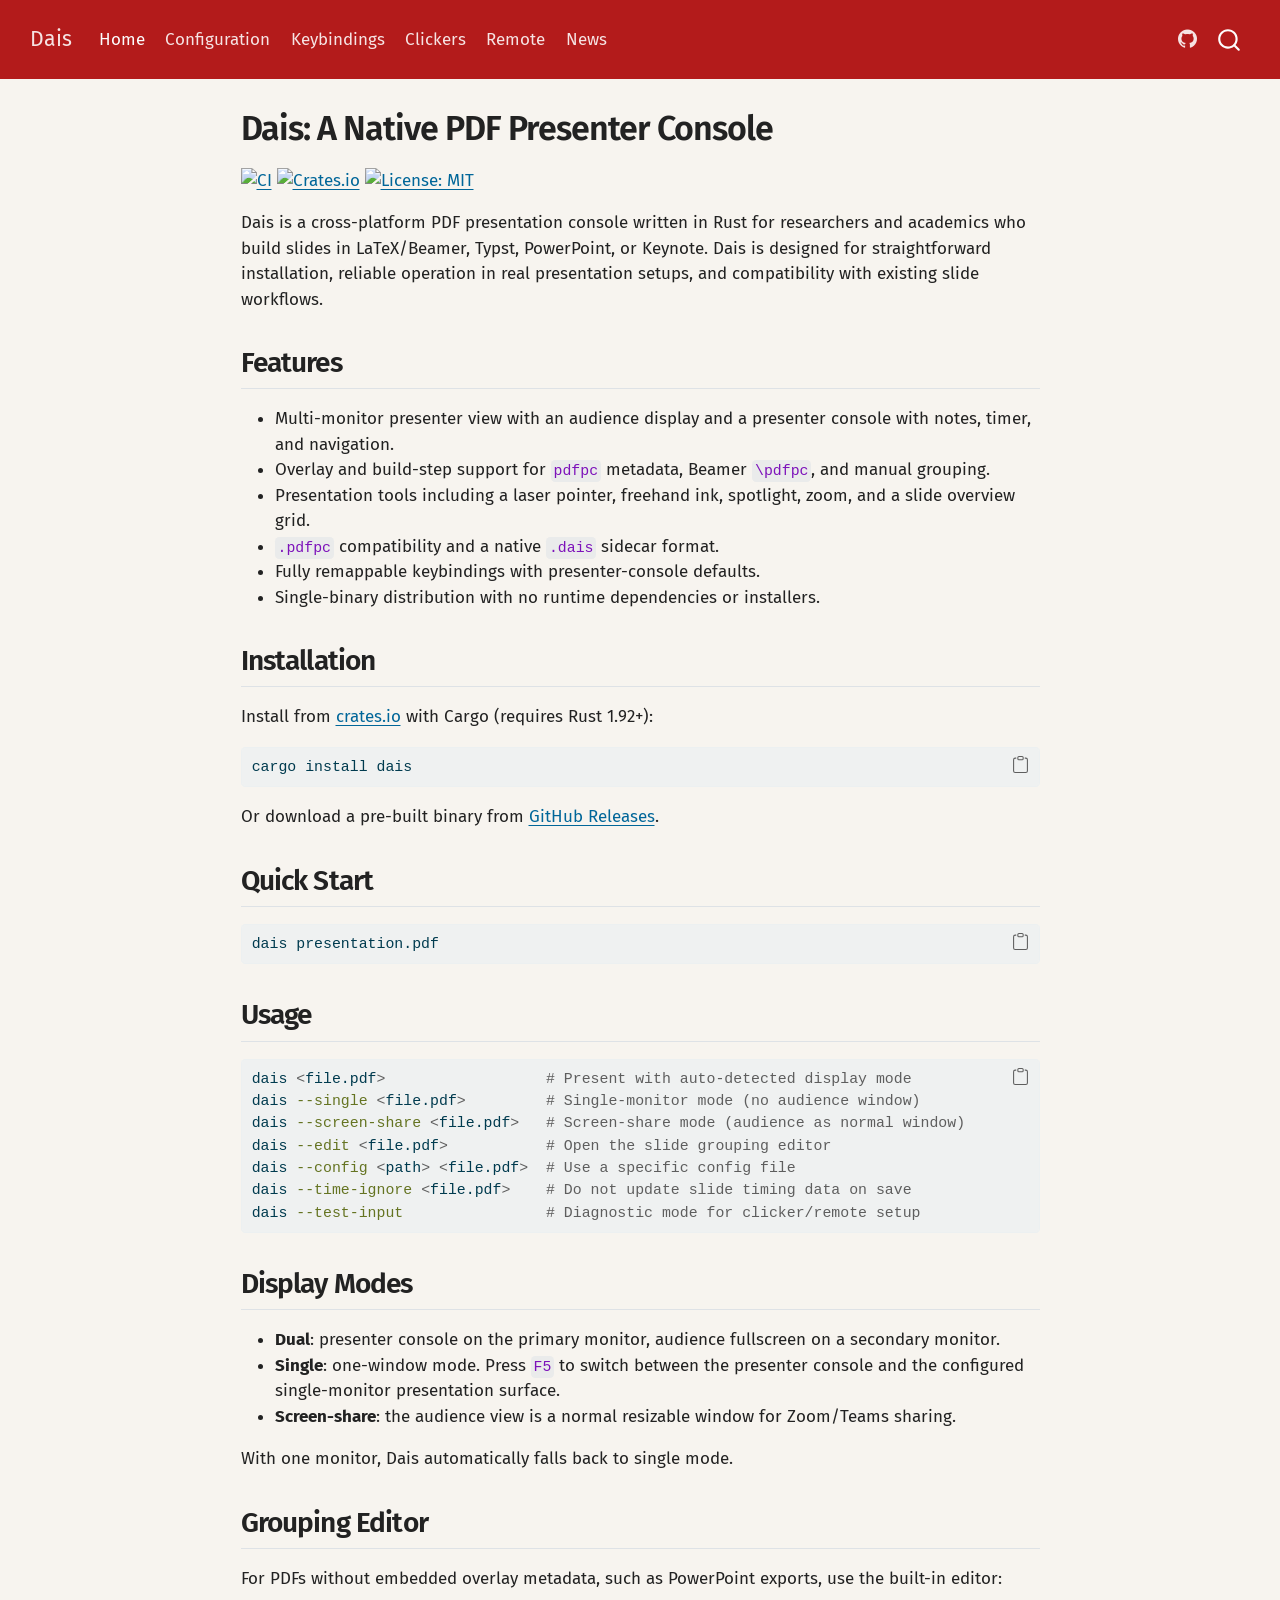
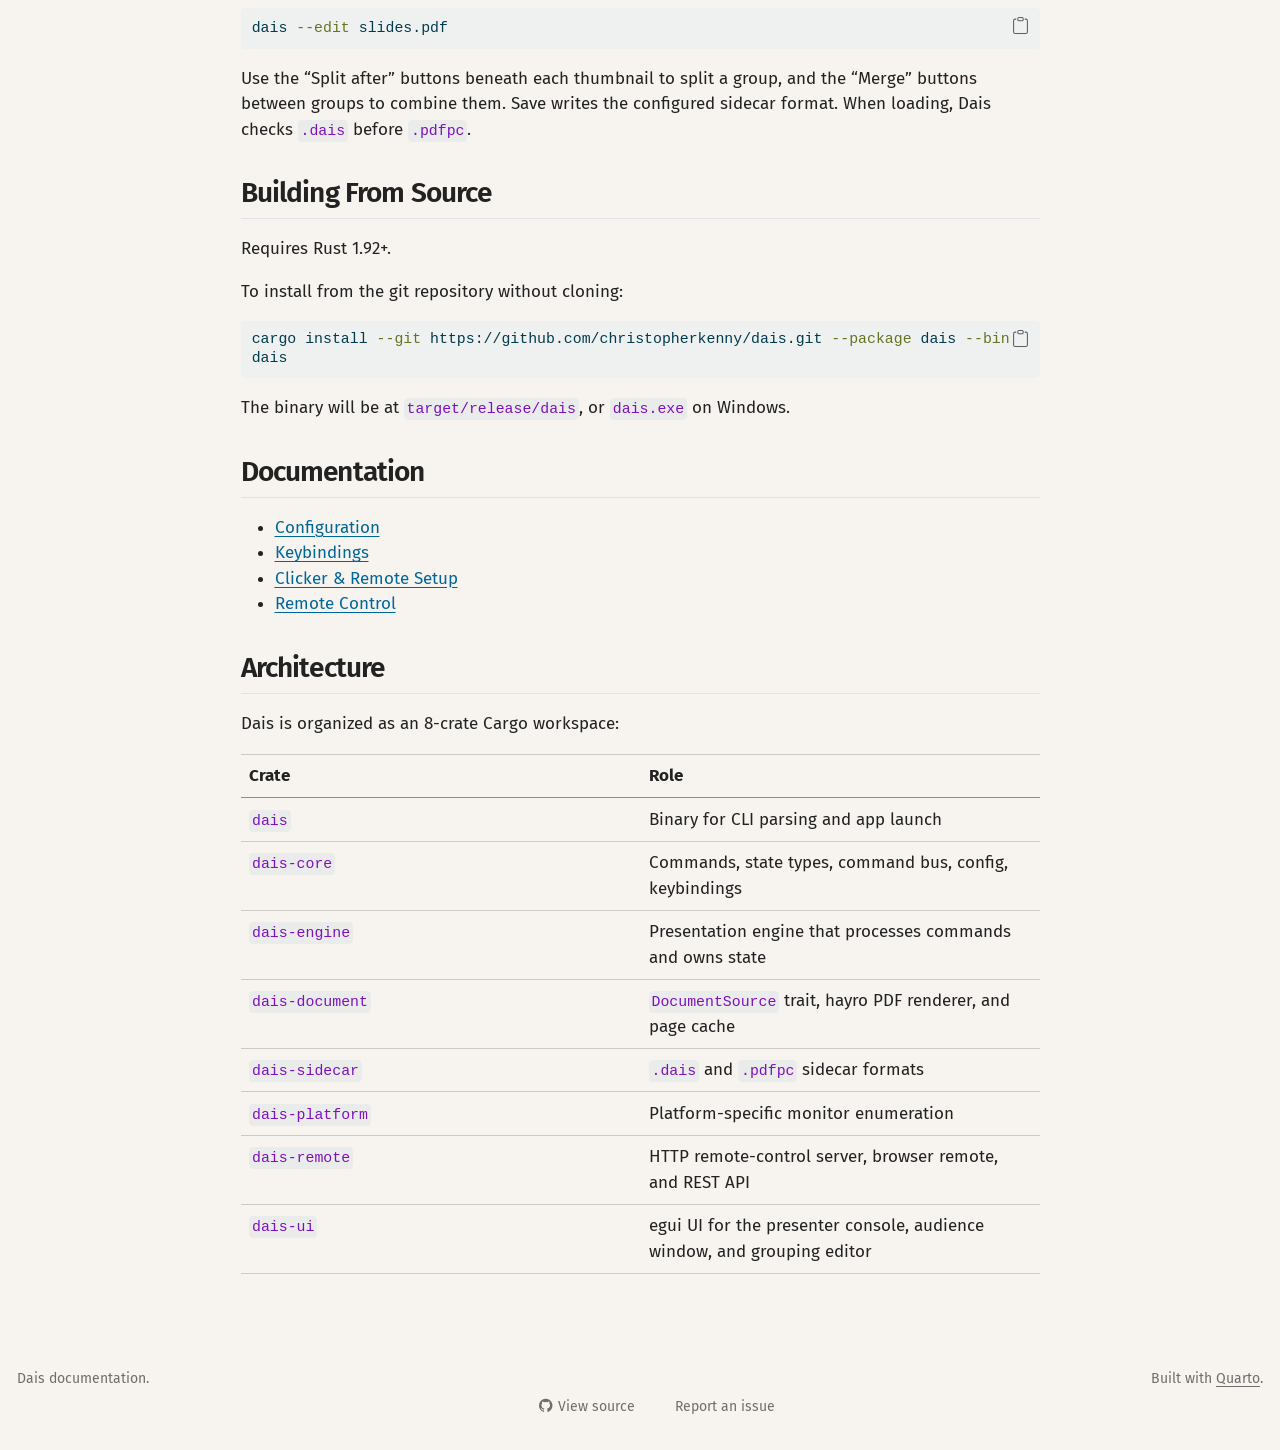
==== commit c7eb80ee: "Built site for gh-pages" ====
--- a/index.html
+++ b/index.html
@@ -2,7 +2,7 @@
 <html xmlns="http://www.w3.org/1999/xhtml" lang="en" xml:lang="en"><head>
 
 <meta charset="utf-8">
-<meta name="generator" content="quarto-1.9.37">
+<meta name="generator" content="quarto-1.9.38">
 
 <meta name="viewport" content="width=device-width, initial-scale=1.0, user-scalable=yes">
 
@@ -75,10 +75,10 @@
 <script src="site_libs/quarto-html/tippy.umd.min.js"></script>
 <script src="site_libs/quarto-html/anchor.min.js"></script>
 <link href="site_libs/quarto-html/tippy.css" rel="stylesheet">
-<link href="site_libs/quarto-html/quarto-syntax-highlighting-7f8f88aac4f3542376d5c11b86a4c14d.css" rel="stylesheet" id="quarto-text-highlighting-styles">
+<link href="site_libs/quarto-html/quarto-syntax-highlighting-15634bcf2e68342d4ad2dfa704d543f6.css" rel="stylesheet" id="quarto-text-highlighting-styles">
 <script src="site_libs/bootstrap/bootstrap.min.js"></script>
 <link href="site_libs/bootstrap/bootstrap-icons.css" rel="stylesheet">
-<link href="site_libs/bootstrap/bootstrap-5124bffaafc33745092a05ebb8111c84.min.css" rel="stylesheet" append-hash="true" id="quarto-bootstrap" data-mode="light">
+<link href="site_libs/bootstrap/bootstrap-dabe172eb55fd7b6fc99fa15088a2693.min.css" rel="stylesheet" append-hash="true" id="quarto-bootstrap" data-mode="light">
 <script id="quarto-search-options" type="application/json">{
   "location": "navbar",
   "copy-button": false,
@@ -144,6 +144,10 @@
 <span class="menu-text">Clickers</span></a>
   </li>  
   <li class="nav-item">
+    <a class="nav-link" href="./remote.html"> 
+<span class="menu-text">Remote</span></a>
+  </li>  
+  <li class="nav-item">
     <a class="nav-link" href="./news.html"> 
 <span class="menu-text">News</span></a>
   </li>  
@@ -218,7 +222,8 @@
 <span id="cb3-3"><a href="#cb3-3" aria-hidden="true" tabindex="-1"></a><span class="ex">dais</span> <span class="at">--screen-share</span> <span class="op">&lt;</span>file.pdf<span class="op">&gt;</span>   <span class="co"># Screen-share mode (audience as normal window)</span></span>
 <span id="cb3-4"><a href="#cb3-4" aria-hidden="true" tabindex="-1"></a><span class="ex">dais</span> <span class="at">--edit</span> <span class="op">&lt;</span>file.pdf<span class="op">&gt;</span>           <span class="co"># Open the slide grouping editor</span></span>
 <span id="cb3-5"><a href="#cb3-5" aria-hidden="true" tabindex="-1"></a><span class="ex">dais</span> <span class="at">--config</span> <span class="op">&lt;</span>path<span class="op">&gt;</span> <span class="op">&lt;</span>file.pdf<span class="op">&gt;</span>  <span class="co"># Use a specific config file</span></span>
-<span id="cb3-6"><a href="#cb3-6" aria-hidden="true" tabindex="-1"></a><span class="ex">dais</span> <span class="at">--test-input</span>                <span class="co"># Diagnostic mode for clicker/remote setup</span></span></code></pre></div><button title="Copy to Clipboard" class="code-copy-button"><i class="bi"></i></button></div>
+<span id="cb3-6"><a href="#cb3-6" aria-hidden="true" tabindex="-1"></a><span class="ex">dais</span> <span class="at">--time-ignore</span> <span class="op">&lt;</span>file.pdf<span class="op">&gt;</span>    <span class="co"># Do not update slide timing data on save</span></span>
+<span id="cb3-7"><a href="#cb3-7" aria-hidden="true" tabindex="-1"></a><span class="ex">dais</span> <span class="at">--test-input</span>                <span class="co"># Diagnostic mode for clicker/remote setup</span></span></code></pre></div><button title="Copy to Clipboard" class="code-copy-button"><i class="bi"></i></button></div>
 </section>
 <section id="display-modes" class="level2">
 <h2 class="anchored" data-anchor-id="display-modes">Display Modes</h2>
@@ -248,11 +253,12 @@
 <li><a href="./configuration.html">Configuration</a></li>
 <li><a href="./keybindings.html">Keybindings</a></li>
 <li><a href="./clicker-setup.html">Clicker &amp; Remote Setup</a></li>
+<li><a href="./remote.html">Remote Control</a></li>
 </ul>
 </section>
 <section id="architecture" class="level2">
 <h2 class="anchored" data-anchor-id="architecture">Architecture</h2>
-<p>Dais is organized as a 7-crate Cargo workspace:</p>
+<p>Dais is organized as an 8-crate Cargo workspace:</p>
 <table class="caption-top table">
 <colgroup>
 <col style="width: 50%">
@@ -290,6 +296,10 @@
 <td>Platform-specific monitor enumeration</td>
 </tr>
 <tr class="odd">
+<td><code>dais-remote</code></td>
+<td>HTTP remote-control server, browser remote, and REST API</td>
+</tr>
+<tr class="even">
 <td><code>dais-ui</code></td>
 <td>egui UI for the presenter console, audience window, and grouping editor</td>
 </tr>
--- a/site_libs/quarto-html/quarto-syntax-highlighting-15634bcf2e68342d4ad2dfa704d543f6.css
+++ b/site_libs/quarto-html/quarto-syntax-highlighting-15634bcf2e68342d4ad2dfa704d543f6.css
@@ -0,0 +1,236 @@
+/* quarto syntax highlight colors */
+:root {
+  --quarto-hl-ot-color: #003B4F;
+  --quarto-hl-at-color: #657422;
+  --quarto-hl-ss-color: #20794D;
+  --quarto-hl-an-color: #5E5E5E;
+  --quarto-hl-fu-color: #4758AB;
+  --quarto-hl-st-color: #20794D;
+  --quarto-hl-cf-color: #003B4F;
+  --quarto-hl-op-color: #5E5E5E;
+  --quarto-hl-er-color: #AD0000;
+  --quarto-hl-bn-color: #AD0000;
+  --quarto-hl-al-color: #AD0000;
+  --quarto-hl-va-color: #111111;
+  --quarto-hl-bu-color: inherit;
+  --quarto-hl-ex-color: inherit;
+  --quarto-hl-pp-color: #AD0000;
+  --quarto-hl-in-color: #5E5E5E;
+  --quarto-hl-vs-color: #20794D;
+  --quarto-hl-wa-color: #5E5E5E;
+  --quarto-hl-do-color: #5E5E5E;
+  --quarto-hl-im-color: #00769E;
+  --quarto-hl-ch-color: #20794D;
+  --quarto-hl-dt-color: #AD0000;
+  --quarto-hl-fl-color: #AD0000;
+  --quarto-hl-co-color: #5E5E5E;
+  --quarto-hl-cv-color: #5E5E5E;
+  --quarto-hl-cn-color: #8f5902;
+  --quarto-hl-sc-color: #5E5E5E;
+  --quarto-hl-dv-color: #AD0000;
+  --quarto-hl-kw-color: #003B4F;
+}
+
+/* other quarto variables */
+:root {
+  --quarto-font-monospace: SFMono-Regular, Menlo, Monaco, Consolas, "Liberation Mono", "Courier New", monospace;
+}
+
+/* syntax highlight based on Pandoc's rules */
+pre > code.sourceCode > span {
+  color: #003B4F;
+}
+
+code.sourceCode > span {
+  color: #003B4F;
+}
+
+div.sourceCode,
+div.sourceCode pre.sourceCode {
+  color: #003B4F;
+}
+
+/* Normal */
+code span {
+  color: #003B4F;
+}
+
+/* Alert */
+code span.al {
+  color: #AD0000;
+  font-style: inherit;
+}
+
+/* Annotation */
+code span.an {
+  color: #5E5E5E;
+  font-style: inherit;
+}
+
+/* Attribute */
+code span.at {
+  color: #657422;
+  font-style: inherit;
+}
+
+/* BaseN */
+code span.bn {
+  color: #AD0000;
+  font-style: inherit;
+}
+
+/* BuiltIn */
+code span.bu {
+  font-style: inherit;
+}
+
+/* ControlFlow */
+code span.cf {
+  color: #003B4F;
+  font-weight: bold;
+  font-style: inherit;
+}
+
+/* Char */
+code span.ch {
+  color: #20794D;
+  font-style: inherit;
+}
+
+/* Constant */
+code span.cn {
+  color: #8f5902;
+  font-style: inherit;
+}
+
+/* Comment */
+code span.co {
+  color: #5E5E5E;
+  font-style: inherit;
+}
+
+/* CommentVar */
+code span.cv {
+  color: #5E5E5E;
+  font-style: italic;
+}
+
+/* Documentation */
+code span.do {
+  color: #5E5E5E;
+  font-style: italic;
+}
+
+/* DataType */
+code span.dt {
+  color: #AD0000;
+  font-style: inherit;
+}
+
+/* DecVal */
+code span.dv {
+  color: #AD0000;
+  font-style: inherit;
+}
+
+/* Error */
+code span.er {
+  color: #AD0000;
+  font-style: inherit;
+}
+
+/* Extension */
+code span.ex {
+  font-style: inherit;
+}
+
+/* Float */
+code span.fl {
+  color: #AD0000;
+  font-style: inherit;
+}
+
+/* Function */
+code span.fu {
+  color: #4758AB;
+  font-style: inherit;
+}
+
+/* Import */
+code span.im {
+  color: #00769E;
+  font-style: inherit;
+}
+
+/* Information */
+code span.in {
+  color: #5E5E5E;
+  font-style: inherit;
+}
+
+/* Keyword */
+code span.kw {
+  color: #003B4F;
+  font-weight: bold;
+  font-style: inherit;
+}
+
+/* Operator */
+code span.op {
+  color: #5E5E5E;
+  font-style: inherit;
+}
+
+/* Other */
+code span.ot {
+  color: #003B4F;
+  font-style: inherit;
+}
+
+/* Preprocessor */
+code span.pp {
+  color: #AD0000;
+  font-style: inherit;
+}
+
+/* SpecialChar */
+code span.sc {
+  color: #5E5E5E;
+  font-style: inherit;
+}
+
+/* SpecialString */
+code span.ss {
+  color: #20794D;
+  font-style: inherit;
+}
+
+/* String */
+code span.st {
+  color: #20794D;
+  font-style: inherit;
+}
+
+/* Variable */
+code span.va {
+  color: #111111;
+  font-style: inherit;
+}
+
+/* VerbatimString */
+code span.vs {
+  color: #20794D;
+  font-style: inherit;
+}
+
+/* Warning */
+code span.wa {
+  color: #5E5E5E;
+  font-style: italic;
+}
+
+.prevent-inlining {
+  content: "</";
+}
+
+/*# sourceMappingURL=f23921c56f73e400b49028c9186a1aa0.css.map */
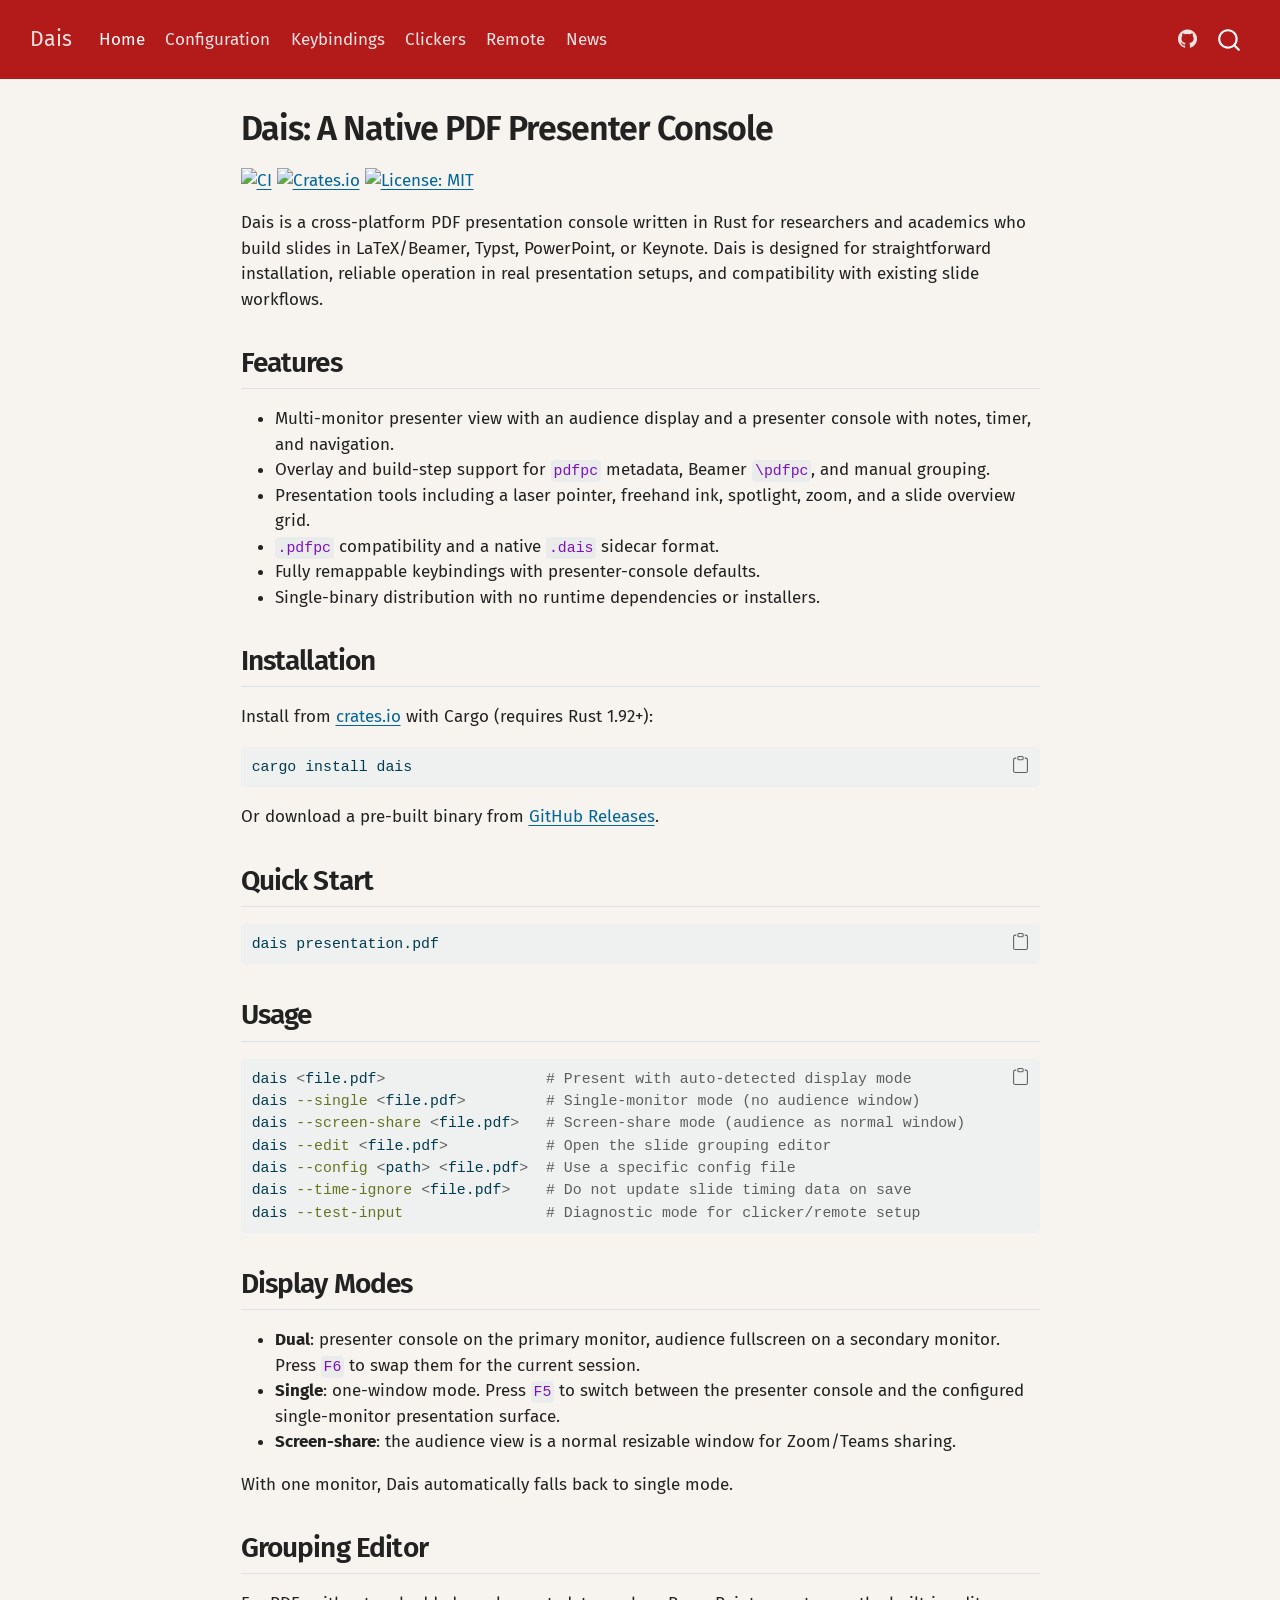
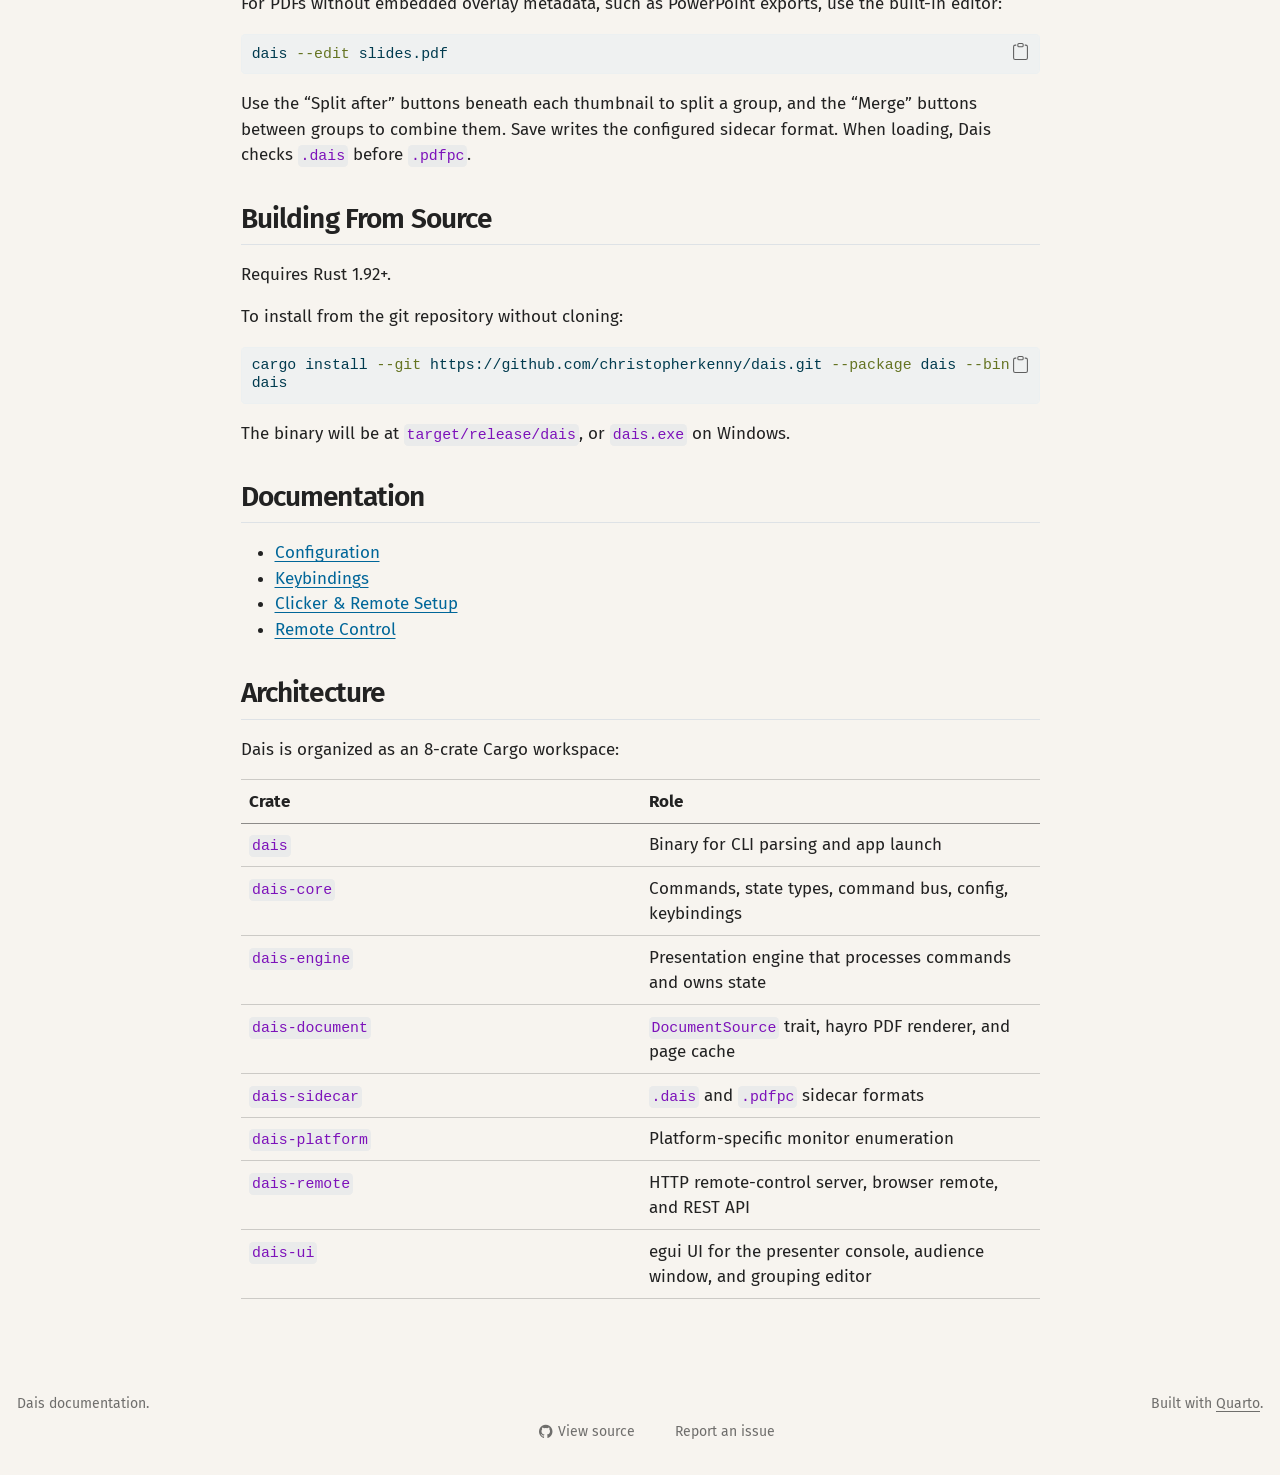
==== commit b14b6316: "Built site for gh-pages" ====
--- a/index.html
+++ b/index.html
@@ -228,7 +228,7 @@
 <section id="display-modes" class="level2">
 <h2 class="anchored" data-anchor-id="display-modes">Display Modes</h2>
 <ul>
-<li><strong>Dual</strong>: presenter console on the primary monitor, audience fullscreen on a secondary monitor.</li>
+<li><strong>Dual</strong>: presenter console on the primary monitor, audience fullscreen on a secondary monitor. Press <code>F6</code> to swap them for the current session.</li>
 <li><strong>Single</strong>: one-window mode. Press <code>F5</code> to switch between the presenter console and the configured single-monitor presentation surface.</li>
 <li><strong>Screen-share</strong>: the audience view is a normal resizable window for Zoom/Teams sharing.</li>
 </ul>
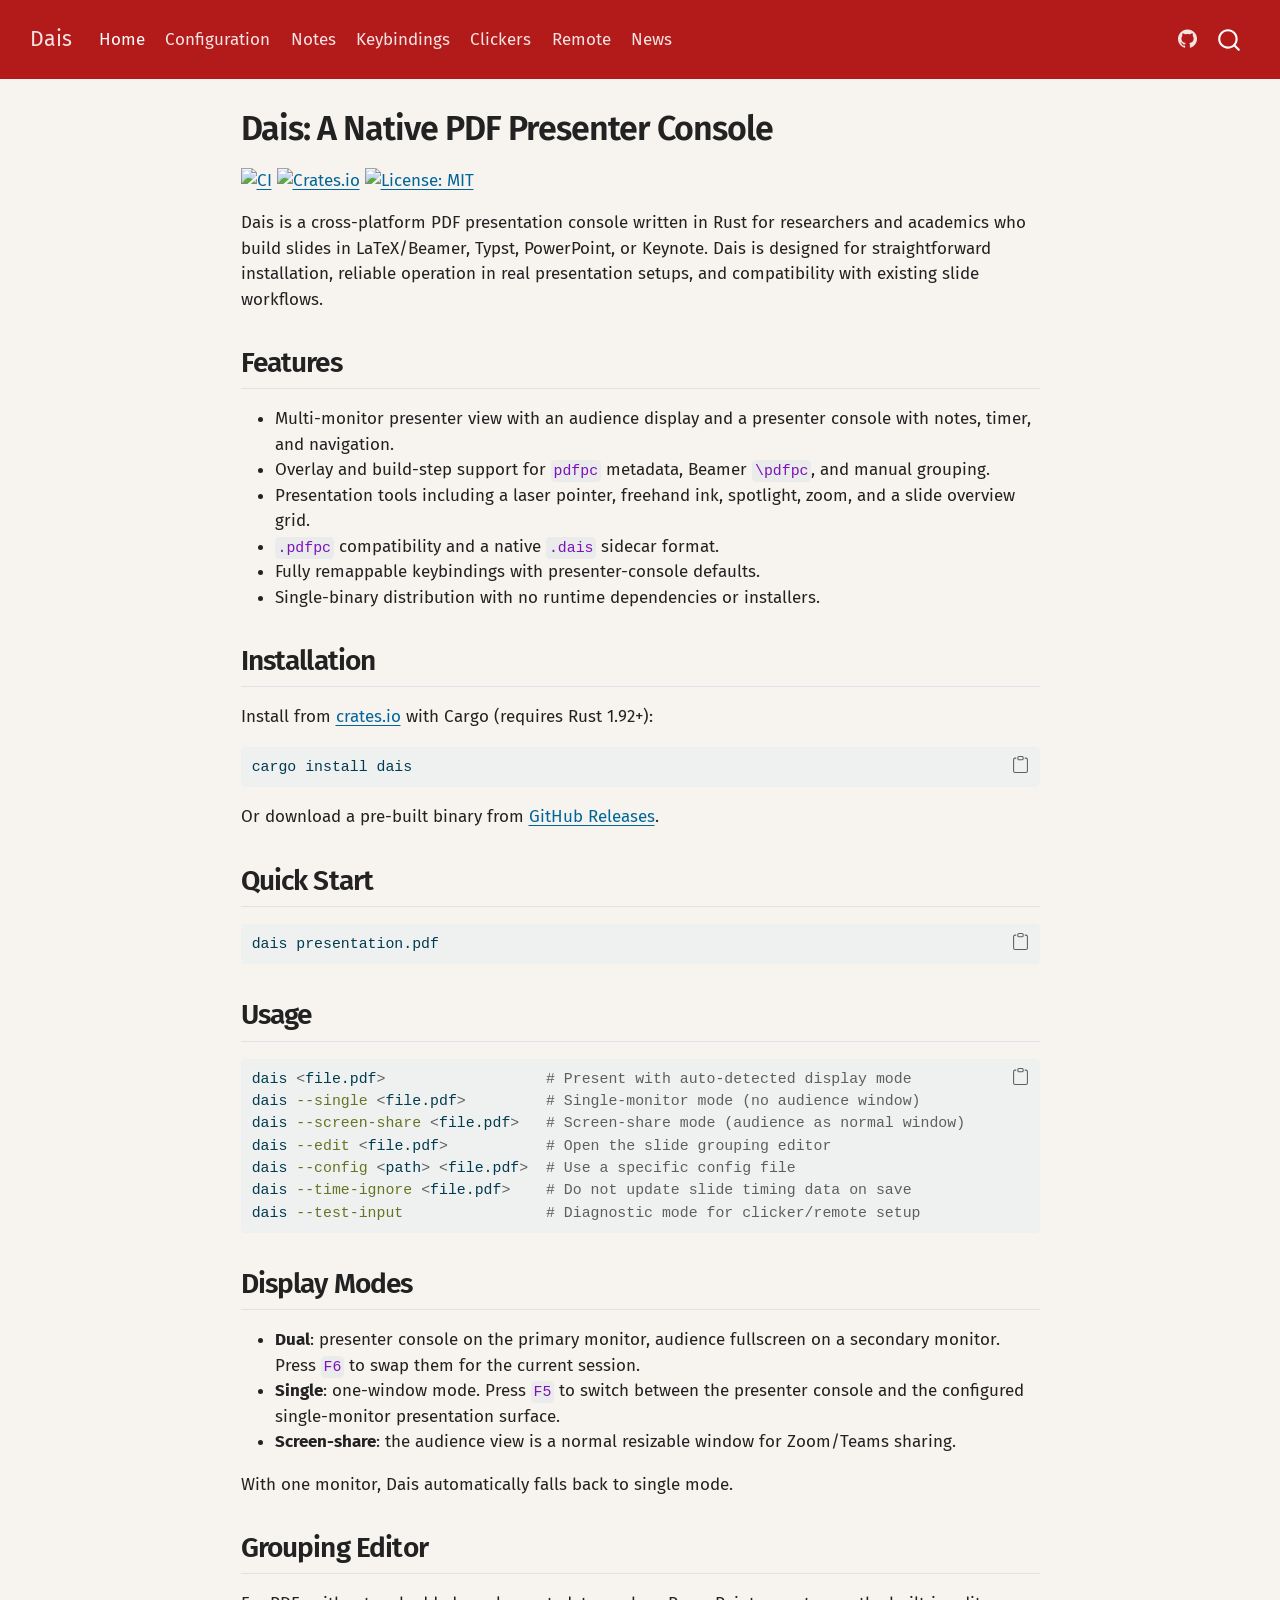
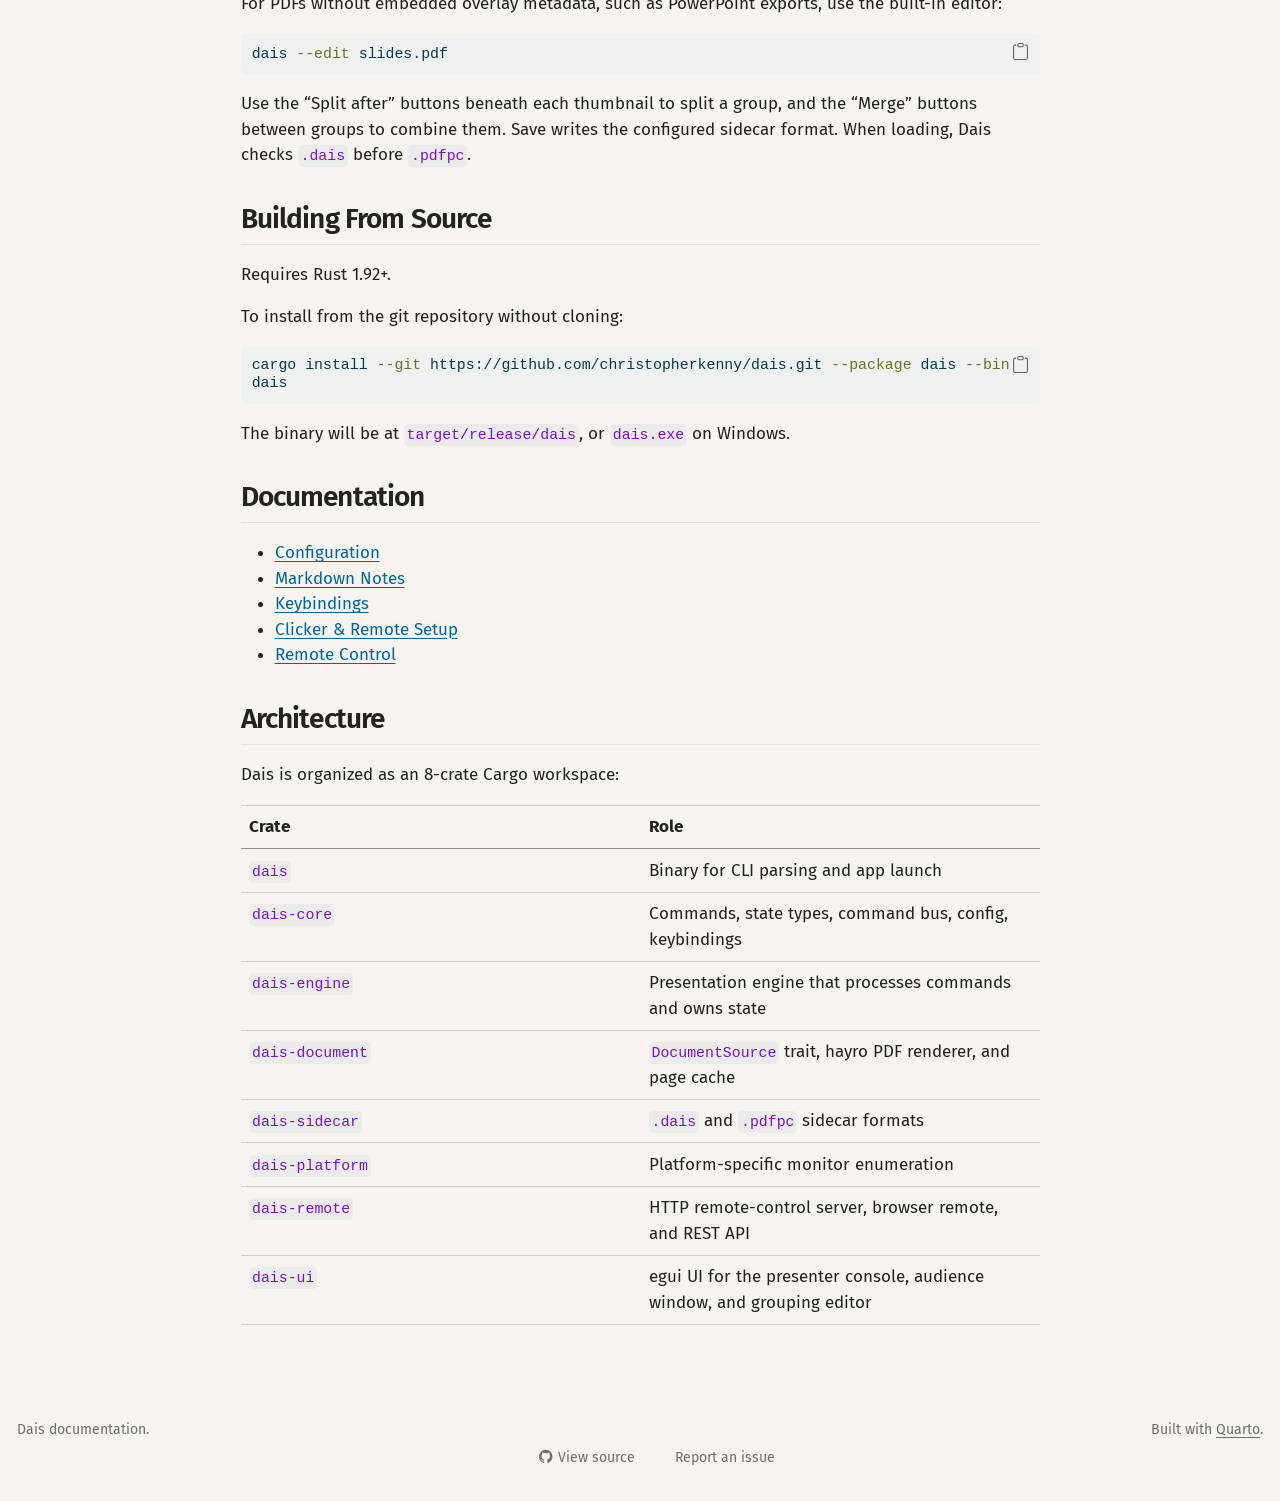
==== commit ceb58a5f: "Built site for gh-pages" ====
--- a/index.html
+++ b/index.html
@@ -136,6 +136,10 @@
 <span class="menu-text">Configuration</span></a>
   </li>  
   <li class="nav-item">
+    <a class="nav-link" href="./notes.html"> 
+<span class="menu-text">Notes</span></a>
+  </li>  
+  <li class="nav-item">
     <a class="nav-link" href="./keybindings.html"> 
 <span class="menu-text">Keybindings</span></a>
   </li>  
@@ -251,6 +255,7 @@
 <h2 class="anchored" data-anchor-id="documentation">Documentation</h2>
 <ul>
 <li><a href="./configuration.html">Configuration</a></li>
+<li><a href="./notes.html">Markdown Notes</a></li>
 <li><a href="./keybindings.html">Keybindings</a></li>
 <li><a href="./clicker-setup.html">Clicker &amp; Remote Setup</a></li>
 <li><a href="./remote.html">Remote Control</a></li>
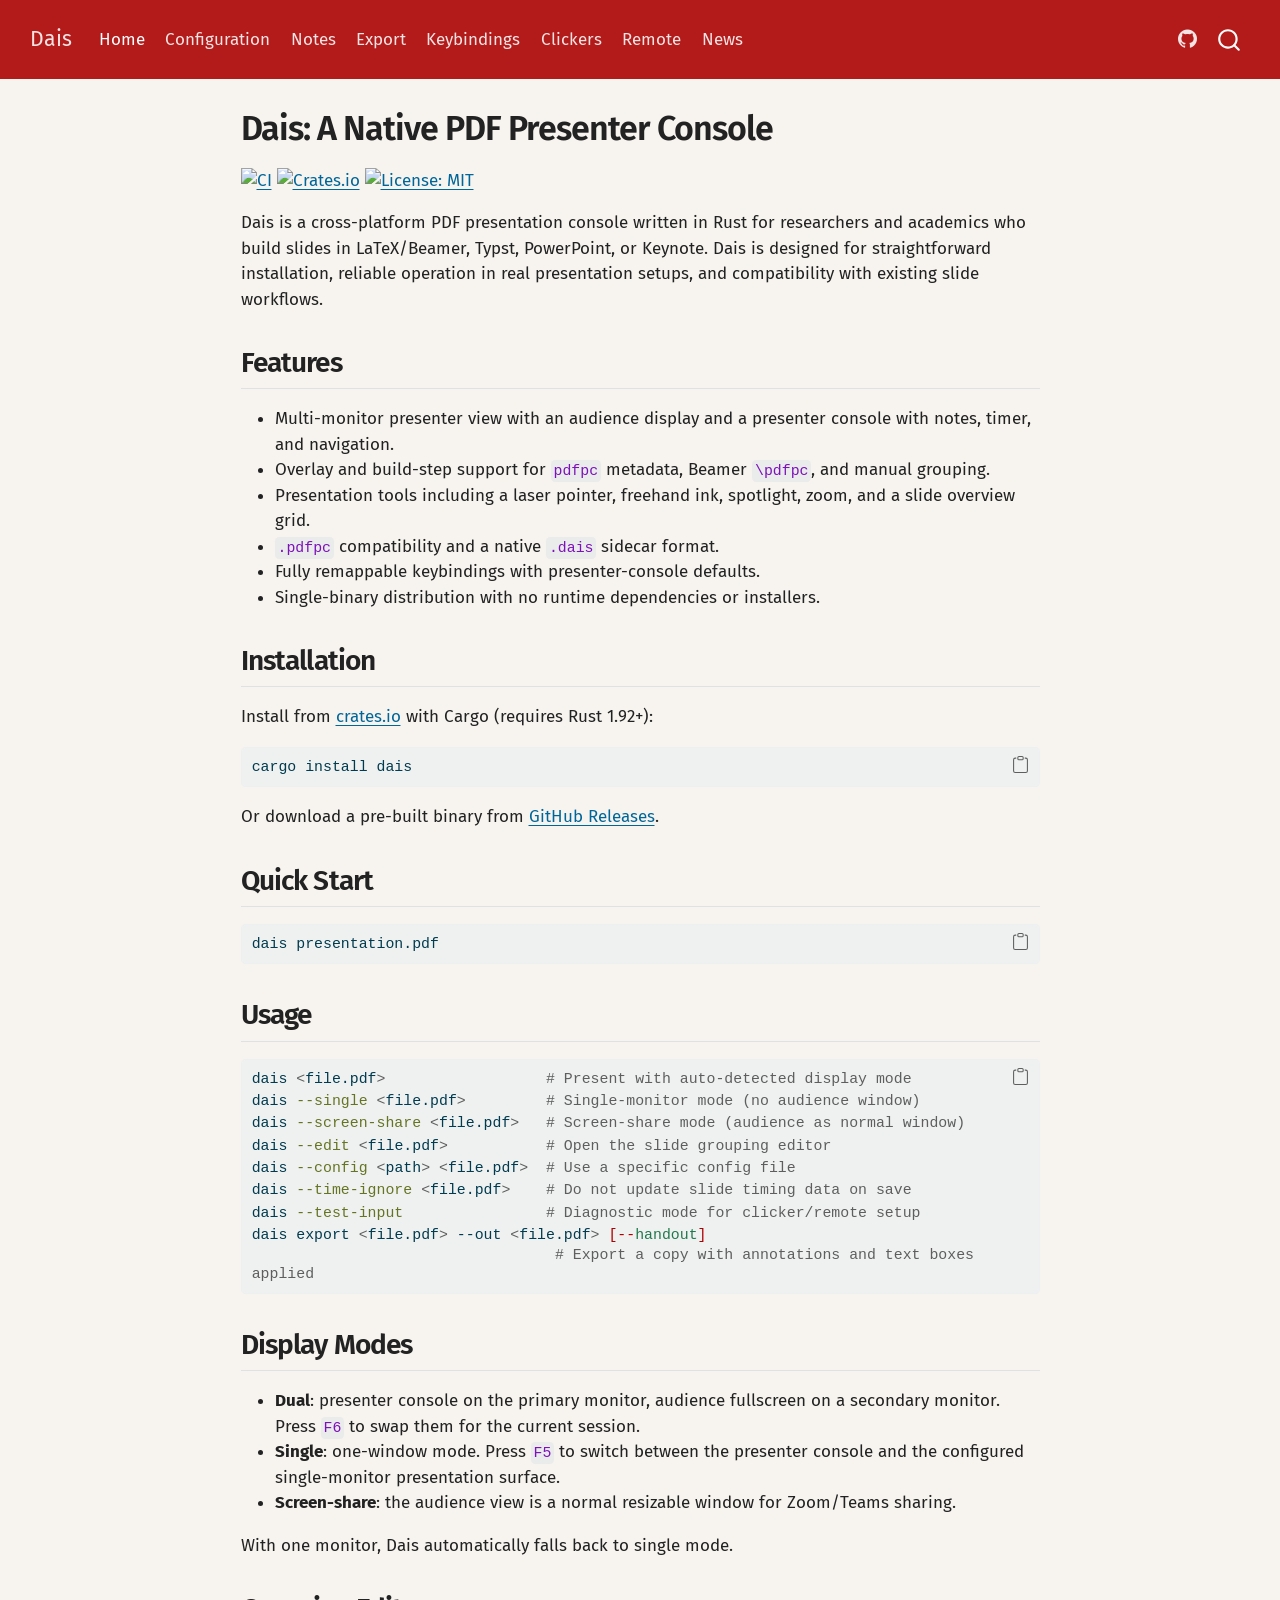
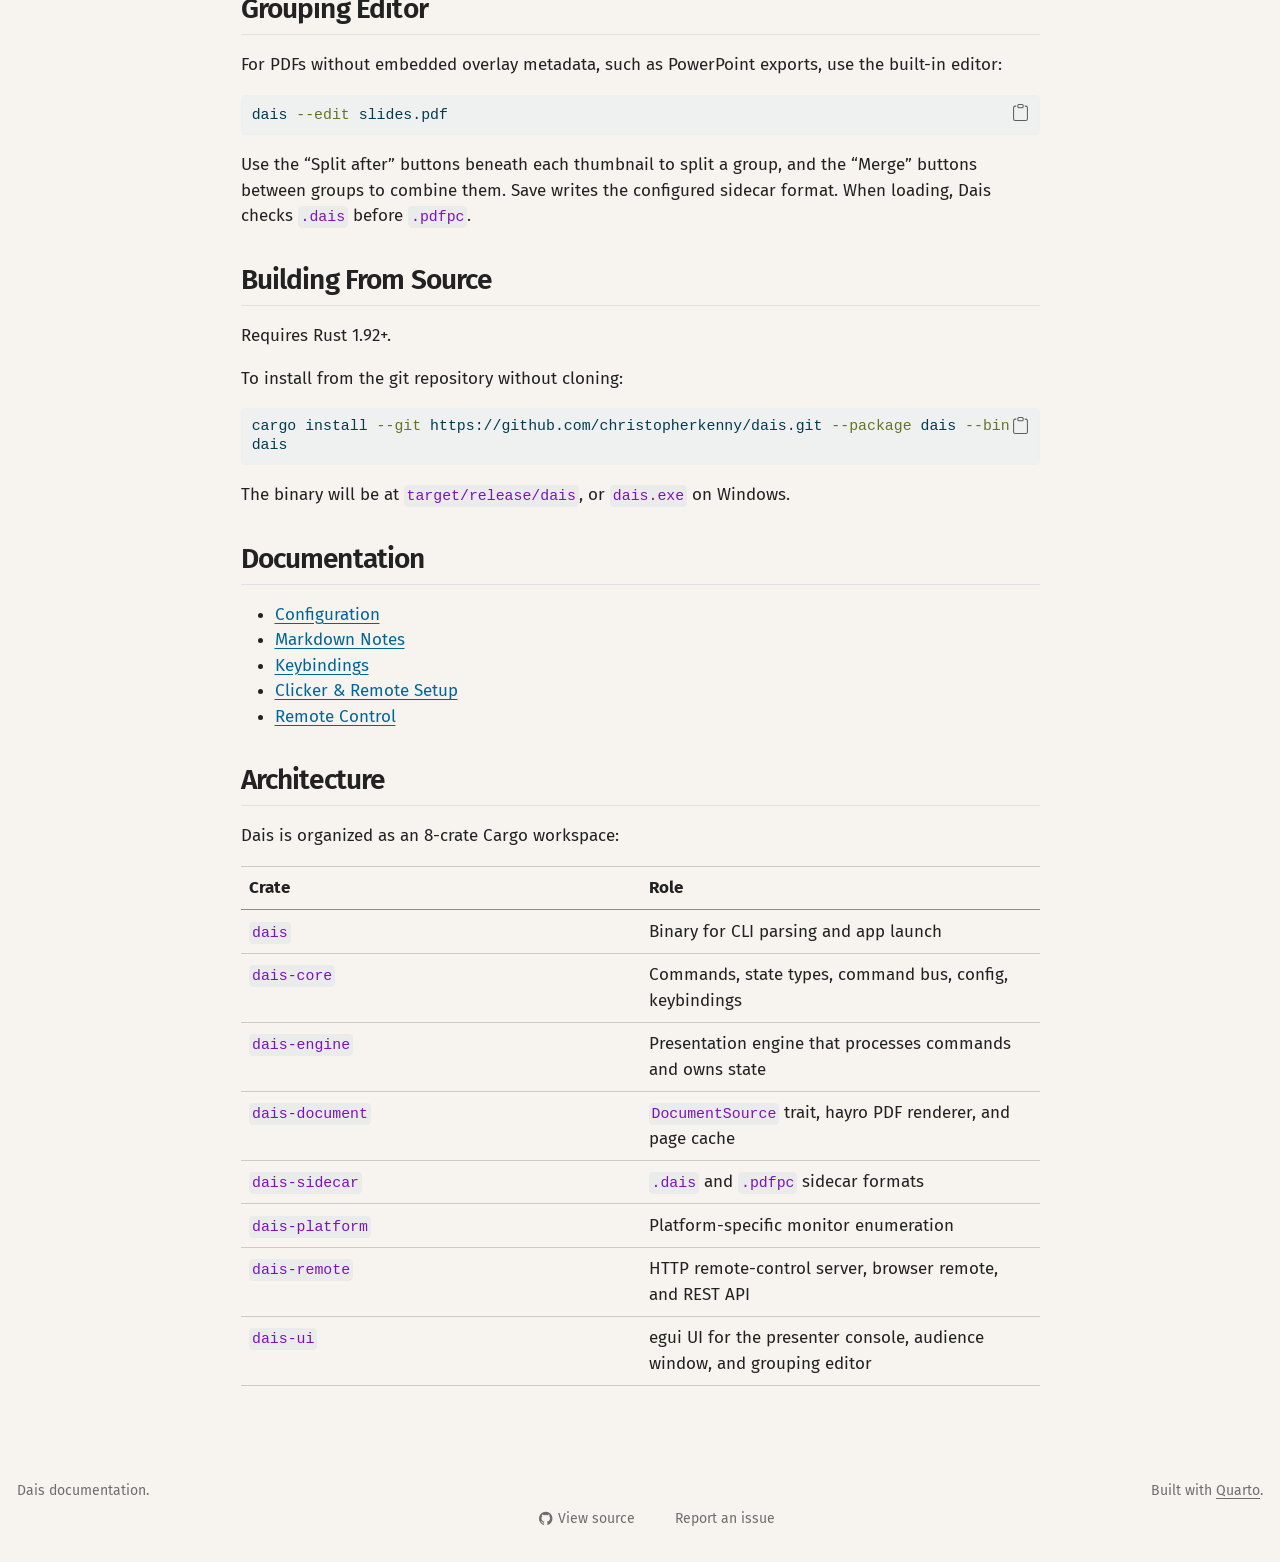
==== commit 989b43ff: "Built site for gh-pages" ====
--- a/index.html
+++ b/index.html
@@ -140,6 +140,10 @@
 <span class="menu-text">Notes</span></a>
   </li>  
   <li class="nav-item">
+    <a class="nav-link" href="./export.html"> 
+<span class="menu-text">Export</span></a>
+  </li>  
+  <li class="nav-item">
     <a class="nav-link" href="./keybindings.html"> 
 <span class="menu-text">Keybindings</span></a>
   </li>  
@@ -227,7 +231,9 @@
 <span id="cb3-4"><a href="#cb3-4" aria-hidden="true" tabindex="-1"></a><span class="ex">dais</span> <span class="at">--edit</span> <span class="op">&lt;</span>file.pdf<span class="op">&gt;</span>           <span class="co"># Open the slide grouping editor</span></span>
 <span id="cb3-5"><a href="#cb3-5" aria-hidden="true" tabindex="-1"></a><span class="ex">dais</span> <span class="at">--config</span> <span class="op">&lt;</span>path<span class="op">&gt;</span> <span class="op">&lt;</span>file.pdf<span class="op">&gt;</span>  <span class="co"># Use a specific config file</span></span>
 <span id="cb3-6"><a href="#cb3-6" aria-hidden="true" tabindex="-1"></a><span class="ex">dais</span> <span class="at">--time-ignore</span> <span class="op">&lt;</span>file.pdf<span class="op">&gt;</span>    <span class="co"># Do not update slide timing data on save</span></span>
-<span id="cb3-7"><a href="#cb3-7" aria-hidden="true" tabindex="-1"></a><span class="ex">dais</span> <span class="at">--test-input</span>                <span class="co"># Diagnostic mode for clicker/remote setup</span></span></code></pre></div><button title="Copy to Clipboard" class="code-copy-button"><i class="bi"></i></button></div>
+<span id="cb3-7"><a href="#cb3-7" aria-hidden="true" tabindex="-1"></a><span class="ex">dais</span> <span class="at">--test-input</span>                <span class="co"># Diagnostic mode for clicker/remote setup</span></span>
+<span id="cb3-8"><a href="#cb3-8" aria-hidden="true" tabindex="-1"></a><span class="ex">dais</span> export <span class="op">&lt;</span>file.pdf<span class="op">&gt;</span> --out <span class="op">&lt;</span>file.pdf<span class="op">&gt;</span> <span class="pp">[--</span><span class="ss">handout</span><span class="pp">]</span></span>
+<span id="cb3-9"><a href="#cb3-9" aria-hidden="true" tabindex="-1"></a>                                  <span class="co"># Export a copy with annotations and text boxes applied</span></span></code></pre></div><button title="Copy to Clipboard" class="code-copy-button"><i class="bi"></i></button></div>
 </section>
 <section id="display-modes" class="level2">
 <h2 class="anchored" data-anchor-id="display-modes">Display Modes</h2>
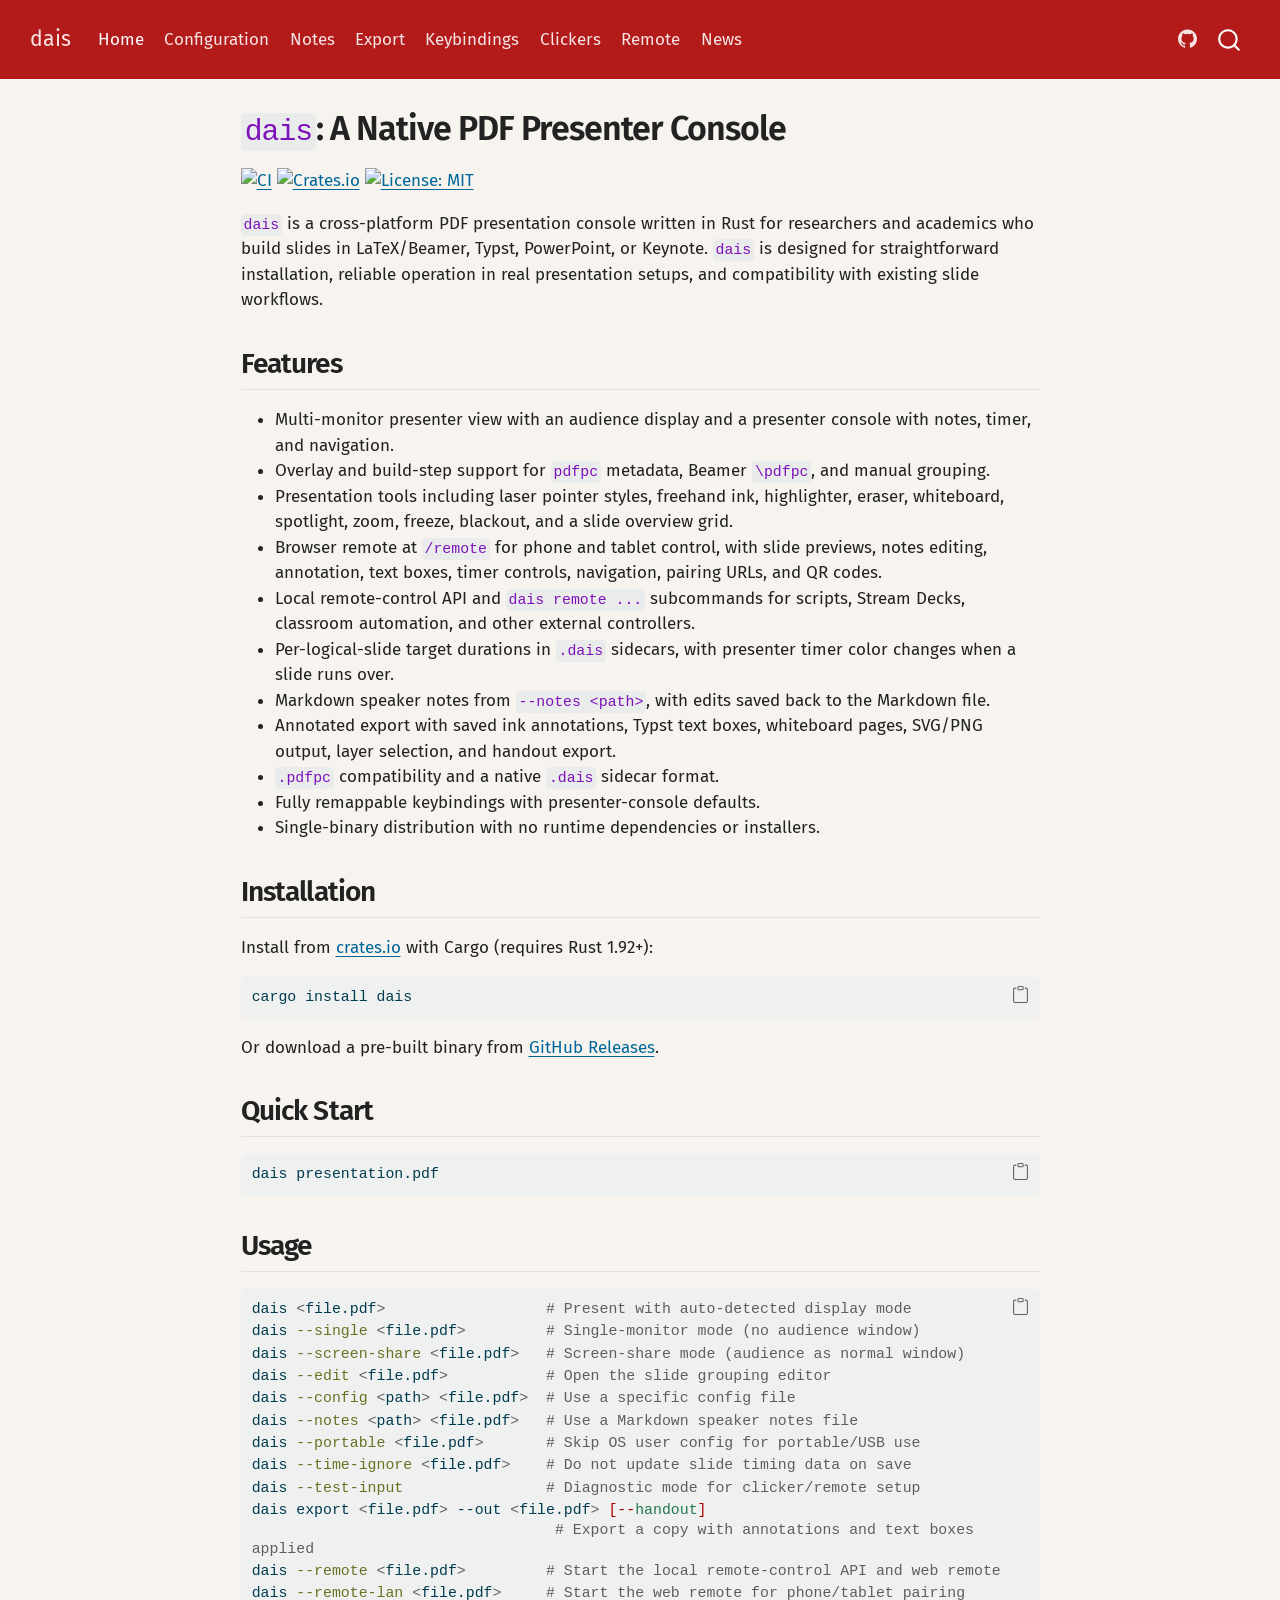
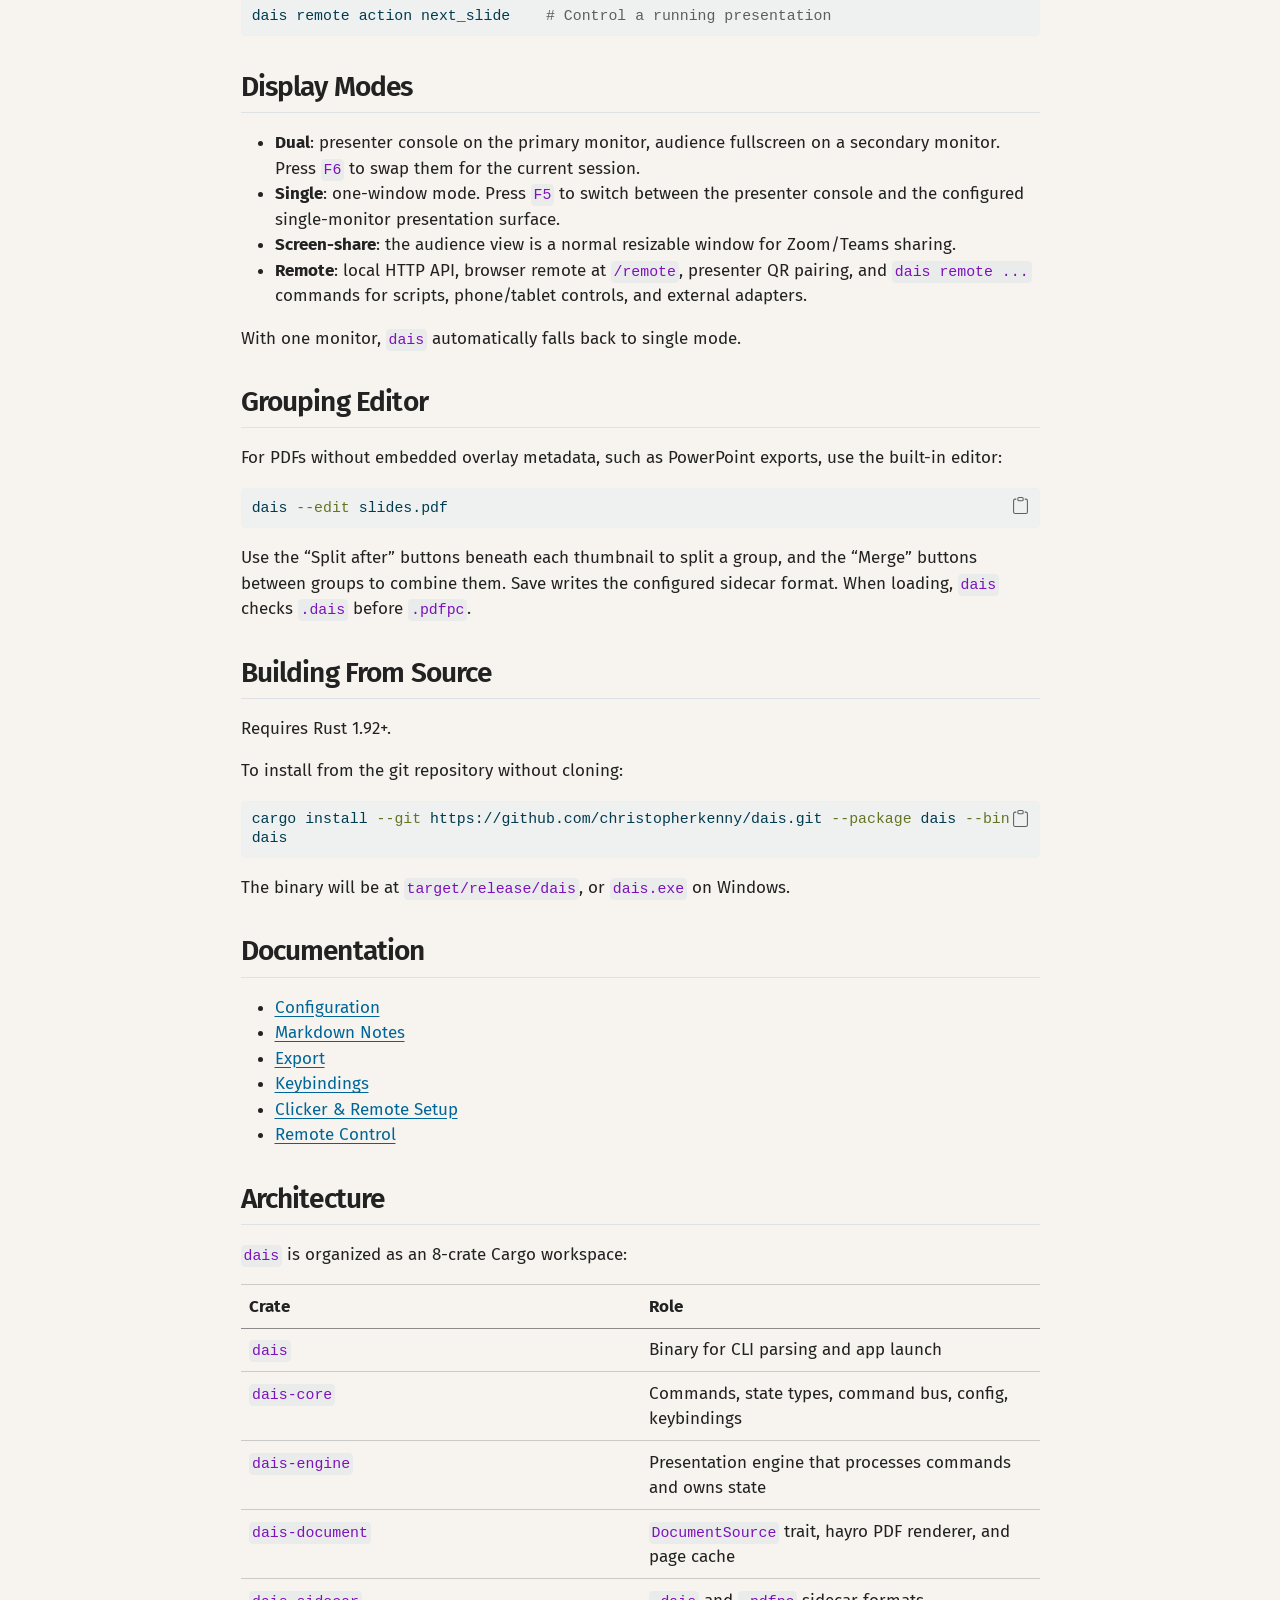
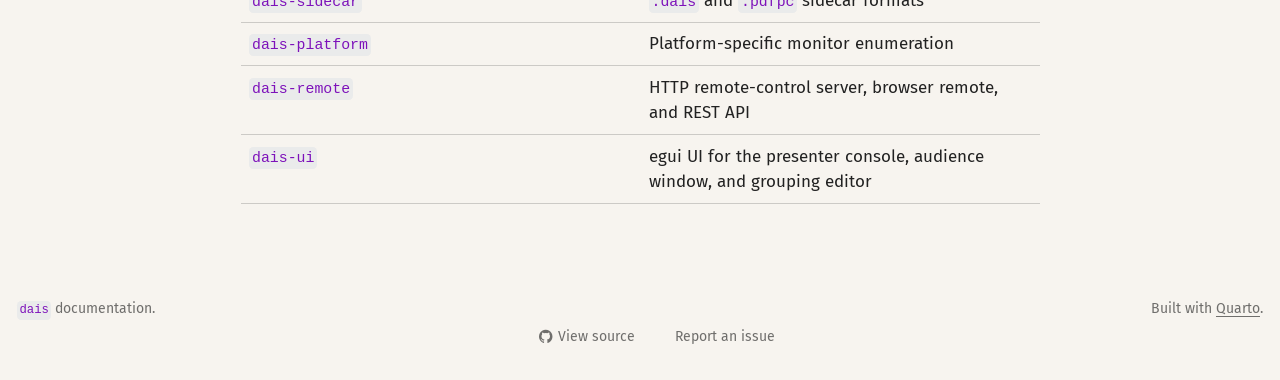
==== commit 85f43f39: "Built site for gh-pages" ====
--- a/index.html
+++ b/index.html
@@ -7,7 +7,7 @@
 <meta name="viewport" content="width=device-width, initial-scale=1.0, user-scalable=yes">
 
 
-<title>Dais: A Native PDF Presenter Console – Dais</title>
+<title>dais: A Native PDF Presenter Console – dais</title>
 <style>
 /* Default styles provided by pandoc.
 ** See https://pandoc.org/MANUAL.html#variables-for-html for config info.
@@ -118,7 +118,7 @@
       <div class="navbar-container container-fluid">
       <div class="navbar-brand-container mx-auto">
     <a class="navbar-brand" href="./index.html">
-    <span class="navbar-title">Dais</span>
+    <span class="navbar-title">dais</span>
     </a>
   </div>
             <div id="quarto-search" class="" title="Search"></div>
@@ -183,7 +183,7 @@
 
 <header id="title-block-header" class="quarto-title-block default">
 <div class="quarto-title">
-<h1 class="title">Dais: A Native PDF Presenter Console</h1>
+<h1 class="title"><code>dais</code>: A Native PDF Presenter Console</h1>
 </div>
 
 
@@ -201,13 +201,18 @@
 
 
 <p><a href="https://github.com/christopherkenny/dais/actions/workflows/ci.yml"><img src="https://github.com/christopherkenny/dais/actions/workflows/ci.yml/badge.svg" class="img-fluid" alt="CI"></a> <a href="https://crates.io/crates/dais"><img src="https://img.shields.io/crates/v/dais.svg" class="img-fluid" alt="Crates.io"></a> <a href="https://opensource.org/licenses/MIT"><img src="https://img.shields.io/badge/License-MIT-yellow.svg" class="img-fluid" alt="License: MIT"></a></p>
-<p>Dais is a cross-platform PDF presentation console written in Rust for researchers and academics who build slides in LaTeX/Beamer, Typst, PowerPoint, or Keynote. Dais is designed for straightforward installation, reliable operation in real presentation setups, and compatibility with existing slide workflows.</p>
+<p><code>dais</code> is a cross-platform PDF presentation console written in Rust for researchers and academics who build slides in LaTeX/Beamer, Typst, PowerPoint, or Keynote. <code>dais</code> is designed for straightforward installation, reliable operation in real presentation setups, and compatibility with existing slide workflows.</p>
 <section id="features" class="level2">
 <h2 class="anchored" data-anchor-id="features">Features</h2>
 <ul>
 <li>Multi-monitor presenter view with an audience display and a presenter console with notes, timer, and navigation.</li>
 <li>Overlay and build-step support for <code>pdfpc</code> metadata, Beamer <code>\pdfpc</code>, and manual grouping.</li>
-<li>Presentation tools including a laser pointer, freehand ink, spotlight, zoom, and a slide overview grid.</li>
+<li>Presentation tools including laser pointer styles, freehand ink, highlighter, eraser, whiteboard, spotlight, zoom, freeze, blackout, and a slide overview grid.</li>
+<li>Browser remote at <code>/remote</code> for phone and tablet control, with slide previews, notes editing, annotation, text boxes, timer controls, navigation, pairing URLs, and QR codes.</li>
+<li>Local remote-control API and <code>dais remote ...</code> subcommands for scripts, Stream Decks, classroom automation, and other external controllers.</li>
+<li>Per-logical-slide target durations in <code>.dais</code> sidecars, with presenter timer color changes when a slide runs over.</li>
+<li>Markdown speaker notes from <code>--notes &lt;path&gt;</code>, with edits saved back to the Markdown file.</li>
+<li>Annotated export with saved ink annotations, Typst text boxes, whiteboard pages, SVG/PNG output, layer selection, and handout export.</li>
 <li><code>.pdfpc</code> compatibility and a native <code>.dais</code> sidecar format.</li>
 <li>Fully remappable keybindings with presenter-console defaults.</li>
 <li>Single-binary distribution with no runtime dependencies or installers.</li>
@@ -230,10 +235,15 @@
 <span id="cb3-3"><a href="#cb3-3" aria-hidden="true" tabindex="-1"></a><span class="ex">dais</span> <span class="at">--screen-share</span> <span class="op">&lt;</span>file.pdf<span class="op">&gt;</span>   <span class="co"># Screen-share mode (audience as normal window)</span></span>
 <span id="cb3-4"><a href="#cb3-4" aria-hidden="true" tabindex="-1"></a><span class="ex">dais</span> <span class="at">--edit</span> <span class="op">&lt;</span>file.pdf<span class="op">&gt;</span>           <span class="co"># Open the slide grouping editor</span></span>
 <span id="cb3-5"><a href="#cb3-5" aria-hidden="true" tabindex="-1"></a><span class="ex">dais</span> <span class="at">--config</span> <span class="op">&lt;</span>path<span class="op">&gt;</span> <span class="op">&lt;</span>file.pdf<span class="op">&gt;</span>  <span class="co"># Use a specific config file</span></span>
-<span id="cb3-6"><a href="#cb3-6" aria-hidden="true" tabindex="-1"></a><span class="ex">dais</span> <span class="at">--time-ignore</span> <span class="op">&lt;</span>file.pdf<span class="op">&gt;</span>    <span class="co"># Do not update slide timing data on save</span></span>
-<span id="cb3-7"><a href="#cb3-7" aria-hidden="true" tabindex="-1"></a><span class="ex">dais</span> <span class="at">--test-input</span>                <span class="co"># Diagnostic mode for clicker/remote setup</span></span>
-<span id="cb3-8"><a href="#cb3-8" aria-hidden="true" tabindex="-1"></a><span class="ex">dais</span> export <span class="op">&lt;</span>file.pdf<span class="op">&gt;</span> --out <span class="op">&lt;</span>file.pdf<span class="op">&gt;</span> <span class="pp">[--</span><span class="ss">handout</span><span class="pp">]</span></span>
-<span id="cb3-9"><a href="#cb3-9" aria-hidden="true" tabindex="-1"></a>                                  <span class="co"># Export a copy with annotations and text boxes applied</span></span></code></pre></div><button title="Copy to Clipboard" class="code-copy-button"><i class="bi"></i></button></div>
+<span id="cb3-6"><a href="#cb3-6" aria-hidden="true" tabindex="-1"></a><span class="ex">dais</span> <span class="at">--notes</span> <span class="op">&lt;</span>path<span class="op">&gt;</span> <span class="op">&lt;</span>file.pdf<span class="op">&gt;</span>   <span class="co"># Use a Markdown speaker notes file</span></span>
+<span id="cb3-7"><a href="#cb3-7" aria-hidden="true" tabindex="-1"></a><span class="ex">dais</span> <span class="at">--portable</span> <span class="op">&lt;</span>file.pdf<span class="op">&gt;</span>       <span class="co"># Skip OS user config for portable/USB use</span></span>
+<span id="cb3-8"><a href="#cb3-8" aria-hidden="true" tabindex="-1"></a><span class="ex">dais</span> <span class="at">--time-ignore</span> <span class="op">&lt;</span>file.pdf<span class="op">&gt;</span>    <span class="co"># Do not update slide timing data on save</span></span>
+<span id="cb3-9"><a href="#cb3-9" aria-hidden="true" tabindex="-1"></a><span class="ex">dais</span> <span class="at">--test-input</span>                <span class="co"># Diagnostic mode for clicker/remote setup</span></span>
+<span id="cb3-10"><a href="#cb3-10" aria-hidden="true" tabindex="-1"></a><span class="ex">dais</span> export <span class="op">&lt;</span>file.pdf<span class="op">&gt;</span> --out <span class="op">&lt;</span>file.pdf<span class="op">&gt;</span> <span class="pp">[--</span><span class="ss">handout</span><span class="pp">]</span></span>
+<span id="cb3-11"><a href="#cb3-11" aria-hidden="true" tabindex="-1"></a>                                  <span class="co"># Export a copy with annotations and text boxes applied</span></span>
+<span id="cb3-12"><a href="#cb3-12" aria-hidden="true" tabindex="-1"></a><span class="ex">dais</span> <span class="at">--remote</span> <span class="op">&lt;</span>file.pdf<span class="op">&gt;</span>         <span class="co"># Start the local remote-control API and web remote</span></span>
+<span id="cb3-13"><a href="#cb3-13" aria-hidden="true" tabindex="-1"></a><span class="ex">dais</span> <span class="at">--remote-lan</span> <span class="op">&lt;</span>file.pdf<span class="op">&gt;</span>     <span class="co"># Start the web remote for phone/tablet pairing</span></span>
+<span id="cb3-14"><a href="#cb3-14" aria-hidden="true" tabindex="-1"></a><span class="ex">dais</span> remote action next_slide    <span class="co"># Control a running presentation</span></span></code></pre></div><button title="Copy to Clipboard" class="code-copy-button"><i class="bi"></i></button></div>
 </section>
 <section id="display-modes" class="level2">
 <h2 class="anchored" data-anchor-id="display-modes">Display Modes</h2>
@@ -241,14 +251,15 @@
 <li><strong>Dual</strong>: presenter console on the primary monitor, audience fullscreen on a secondary monitor. Press <code>F6</code> to swap them for the current session.</li>
 <li><strong>Single</strong>: one-window mode. Press <code>F5</code> to switch between the presenter console and the configured single-monitor presentation surface.</li>
 <li><strong>Screen-share</strong>: the audience view is a normal resizable window for Zoom/Teams sharing.</li>
+<li><strong>Remote</strong>: local HTTP API, browser remote at <code>/remote</code>, presenter QR pairing, and <code>dais remote ...</code> commands for scripts, phone/tablet controls, and external adapters.</li>
 </ul>
-<p>With one monitor, Dais automatically falls back to single mode.</p>
+<p>With one monitor, <code>dais</code> automatically falls back to single mode.</p>
 </section>
 <section id="grouping-editor" class="level2">
 <h2 class="anchored" data-anchor-id="grouping-editor">Grouping Editor</h2>
 <p>For PDFs without embedded overlay metadata, such as PowerPoint exports, use the built-in editor:</p>
 <div class="code-copy-outer-scaffold"><div class="sourceCode" id="cb4"><pre class="sourceCode bash code-with-copy"><code class="sourceCode bash"><span id="cb4-1"><a href="#cb4-1" aria-hidden="true" tabindex="-1"></a><span class="ex">dais</span> <span class="at">--edit</span> slides.pdf</span></code></pre></div><button title="Copy to Clipboard" class="code-copy-button"><i class="bi"></i></button></div>
-<p>Use the “Split after” buttons beneath each thumbnail to split a group, and the “Merge” buttons between groups to combine them. Save writes the configured sidecar format. When loading, Dais checks <code>.dais</code> before <code>.pdfpc</code>.</p>
+<p>Use the “Split after” buttons beneath each thumbnail to split a group, and the “Merge” buttons between groups to combine them. Save writes the configured sidecar format. When loading, <code>dais</code> checks <code>.dais</code> before <code>.pdfpc</code>.</p>
 </section>
 <section id="building-from-source" class="level2">
 <h2 class="anchored" data-anchor-id="building-from-source">Building From Source</h2>
@@ -262,6 +273,7 @@
 <ul>
 <li><a href="./configuration.html">Configuration</a></li>
 <li><a href="./notes.html">Markdown Notes</a></li>
+<li><a href="./export.html">Export</a></li>
 <li><a href="./keybindings.html">Keybindings</a></li>
 <li><a href="./clicker-setup.html">Clicker &amp; Remote Setup</a></li>
 <li><a href="./remote.html">Remote Control</a></li>
@@ -269,7 +281,7 @@
 </section>
 <section id="architecture" class="level2">
 <h2 class="anchored" data-anchor-id="architecture">Architecture</h2>
-<p>Dais is organized as an 8-crate Cargo workspace:</p>
+<p><code>dais</code> is organized as an 8-crate Cargo workspace:</p>
 <table class="caption-top table">
 <colgroup>
 <col style="width: 50%">
@@ -394,7 +406,7 @@
     }
       var localhostRegex = new RegExp(/^(?:http|https):\/\/localhost\:?[0-9]*\//);
       var mailtoRegex = new RegExp(/^mailto:/);
-        var filterRegex = new RegExp("https:\/\/christopherkenny\.github\.io\/dais");
+        var filterRegex = new RegExp("https:\/\/christophertkenny\.com\/dais\/");
       var isInternal = (href) => {
           return filterRegex.test(href) || localhostRegex.test(href) || mailtoRegex.test(href);
       }
@@ -725,7 +737,7 @@
 <footer class="footer">
   <div class="nav-footer">
     <div class="nav-footer-left">
-<p>Dais documentation.</p>
+<p><code>dais</code> documentation.</p>
 </div>   
     <div class="nav-footer-center">
       &nbsp;
